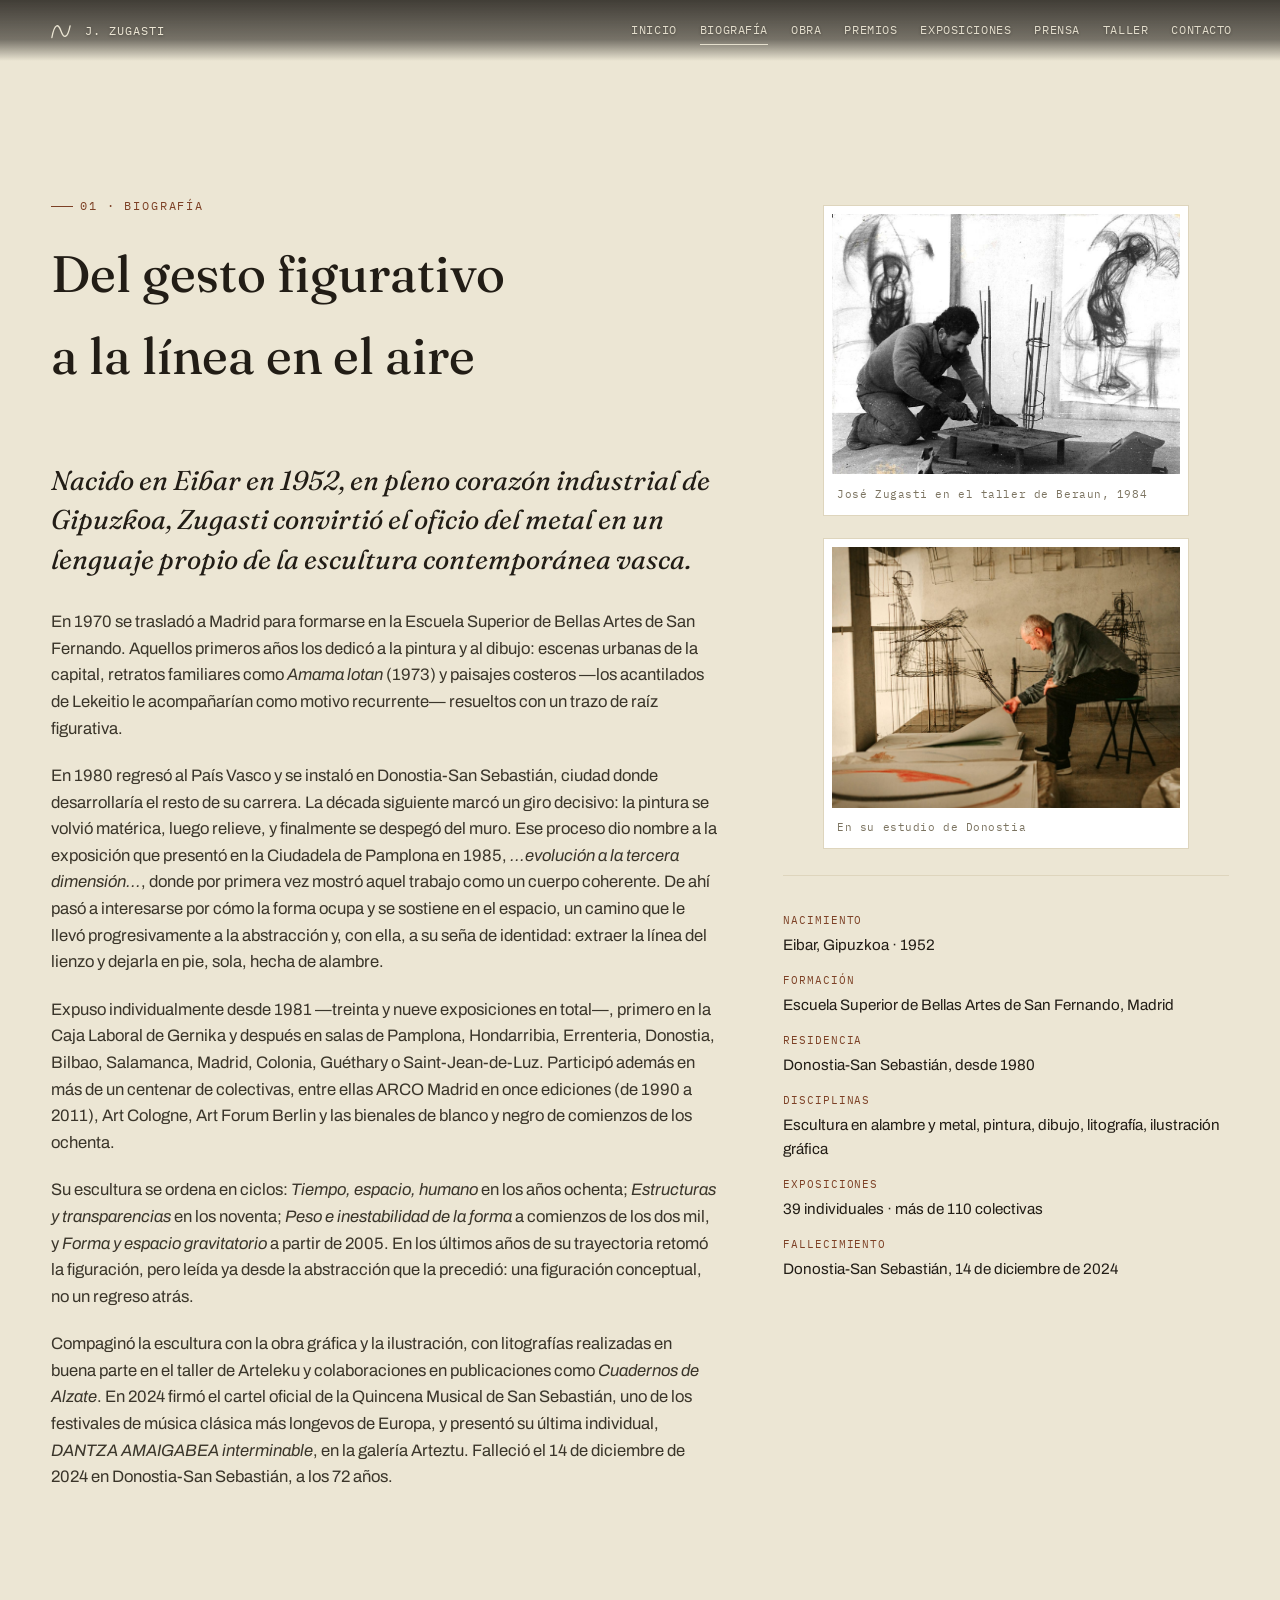
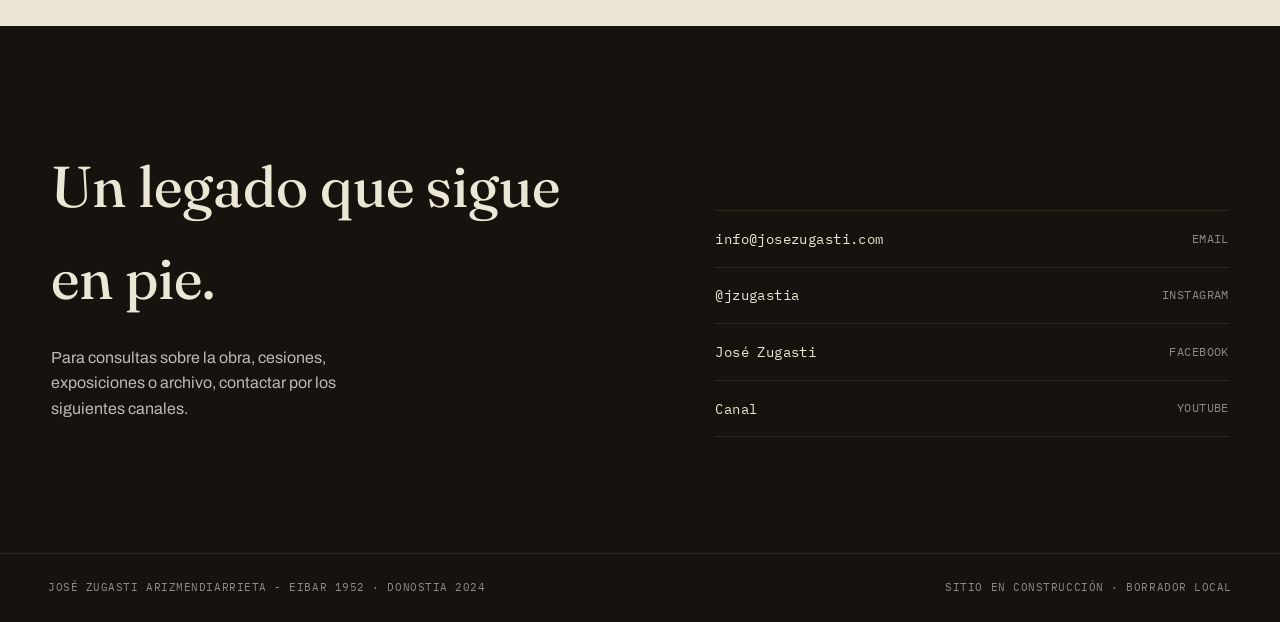
==== biografia.html @ 960dcea4 "Reconstruye el sitio como multi-página con las 6 secciones completas Sustituye el index.html único p" ====
<!DOCTYPE html>
<html lang="es">
<head>
<meta charset="UTF-8">
<meta name="viewport" content="width=device-width, initial-scale=1.0">
<title>Biografía | José Zugasti</title>
<meta name="description" content="Biografía de José Zugasti Arizmendiarrieta, escultor (Eibar, 1952 - Donostia-San Sebastián, 2024).">
<link rel="preconnect" href="https://fonts.googleapis.com">
<link rel="preconnect" href="https://fonts.gstatic.com" crossorigin>
<link href="https://fonts.googleapis.com/css2?family=Fraunces:ital,opsz,wght@0,9..144,300;0,9..144,450;0,9..144,600;1,9..144,400;1,9..144,500&family=Archivo:wght@400;500;600&family=IBM+Plex+Mono:wght@400;500&display=swap" rel="stylesheet">
<link rel="stylesheet" href="assets/site.css">
</head>
<body>
<header class="site">
  <a href="index.html" class="mark">
    <svg viewBox="0 0 40 40" aria-hidden="true">
      <path d="M6 30 C 10 8, 16 8, 20 20 C 24 32, 30 32, 34 12" fill="none" stroke="currentColor" stroke-width="2" stroke-linecap="round"/>
    </svg>
    J. ZUGASTI
  </a>
  <nav class="links" id="navLinks">
    <a href="index.html">Inicio</a>
    <a href="biografia.html" class="is-active">Biografía</a>
    <a href="obra.html">Obra</a>
    <a href="premios.html">Premios</a>
    <a href="exposiciones.html">Exposiciones</a>
    <a href="prensa.html">Prensa</a>
    <a href="taller.html">Taller</a>
    <a href="#contacto">Contacto</a>
  </nav>
  <button class="nav-toggle" id="navToggle" aria-label="Abrir menú">MENU</button>
</header>

<main class="page-main">
  <section class="bio reveal">
    <div class="wrap grid">
      <div>
        <div class="section-head">
          <div class="eyebrow">01 · Biografía</div>
          <h2>Del gesto figurativo<br>a la línea en el aire</h2>
        </div>

        <p class="lead">Nacido en Eibar en 1952, en pleno corazón industrial de Gipuzkoa, Zugasti convirtió el oficio del metal en un lenguaje propio de la escultura contemporánea vasca.</p>

        <p>En 1970 se trasladó a Madrid para formarse en la Escuela Superior de Bellas Artes de San Fernando. Aquellos primeros años los dedicó a la pintura y al dibujo: escenas urbanas de la capital, retratos familiares como <em>Amama lotan</em> (1973) y paisajes costeros —los acantilados de Lekeitio le acompañarían como motivo recurrente— resueltos con un trazo de raíz figurativa.</p>

        <p>En 1980 regresó al País Vasco y se instaló en Donostia-San Sebastián, ciudad donde desarrollaría el resto de su carrera. La década siguiente marcó un giro decisivo: la pintura se volvió matérica, luego relieve, y finalmente se despegó del muro. Ese proceso dio nombre a la exposición que presentó en la Ciudadela de Pamplona en 1985, <em>...evolución a la tercera dimensión...</em>, donde por primera vez mostró aquel trabajo como un cuerpo coherente. De ahí pasó a interesarse por cómo la forma ocupa y se sostiene en el espacio, un camino que le llevó progresivamente a la abstracción y, con ella, a su seña de identidad: extraer la línea del lienzo y dejarla en pie, sola, hecha de alambre.</p>

        <p>Expuso individualmente desde 1981 —treinta y nueve exposiciones en total—, primero en la Caja Laboral de Gernika y después en salas de Pamplona, Hondarribia, Errenteria, Donostia, Bilbao, Salamanca, Madrid, Colonia, Guéthary o Saint-Jean-de-Luz. Participó además en más de un centenar de colectivas, entre ellas ARCO Madrid en once ediciones (de 1990 a 2011), Art Cologne, Art Forum Berlin y las bienales de blanco y negro de comienzos de los ochenta.</p>

        <p>Su escultura se ordena en ciclos: <em>Tiempo, espacio, humano</em> en los años ochenta; <em>Estructuras y transparencias</em> en los noventa; <em>Peso e inestabilidad de la forma</em> a comienzos de los dos mil, y <em>Forma y espacio gravitatorio</em> a partir de 2005. En los últimos años de su trayectoria retomó la figuración, pero leída ya desde la abstracción que la precedió: una figuración conceptual, no un regreso atrás.</p>

        <p>Compaginó la escultura con la obra gráfica y la ilustración, con litografías realizadas en buena parte en el taller de Arteleku y colaboraciones en publicaciones como <em>Cuadernos de Alzate</em>. En 2024 firmó el cartel oficial de la Quincena Musical de San Sebastián, uno de los festivales de música clásica más longevos de Europa, y presentó su última individual, <em>DANTZA AMAIGABEA interminable</em>, en la galería Arteztu. Falleció el 14 de diciembre de 2024 en Donostia-San Sebastián, a los 72 años.</p>
      </div>

      <aside class="bio-side">
        <figure class="portrait">
          <img src="assets/img/retrato.jpg" alt="José Zugasti en su taller de Beraun, 1984" loading="lazy" decoding="async">
          <figcaption>José Zugasti en el taller de Beraun, 1984</figcaption>
        </figure>
        <figure class="portrait" style="margin-top:1.4rem;">
          <img src="assets/img/retrato-estudio.jpg" alt="José Zugasti en su estudio de Donostia" loading="lazy" decoding="async">
          <figcaption>En su estudio de Donostia</figcaption>
        </figure>
        <dl class="facts">
          <dt>Nacimiento</dt>
          <dd>Eibar, Gipuzkoa · 1952</dd>
          <dt>Formación</dt>
          <dd>Escuela Superior de Bellas Artes de San Fernando, Madrid</dd>
          <dt>Residencia</dt>
          <dd>Donostia-San Sebastián, desde 1980</dd>
          <dt>Disciplinas</dt>
          <dd>Escultura en alambre y metal, pintura, dibujo, litografía, ilustración gráfica</dd>
          <dt>Exposiciones</dt>
          <dd>39 individuales · más de 110 colectivas</dd>
          <dt>Fallecimiento</dt>
          <dd>Donostia-San Sebastián, 14 de diciembre de 2024</dd>
        </dl>
      </aside>
    </div>
  </section>
</main>

<section class="contacto reveal" id="contacto">
  <div class="wrap">
    <div>
      <h2>Un legado que sigue en pie.</h2>
      <p class="lead-line">Para consultas sobre la obra, cesiones, exposiciones o archivo, contactar por los siguientes canales.</p>
    </div>
    <div class="social">
      <a href="mailto:info@josezugasti.com">info@josezugasti.com <span class="small">EMAIL</span></a>
      <a href="https://www.instagram.com/jzugastia/" target="_blank" rel="noopener">@jzugastia <span class="small">INSTAGRAM</span></a>
      <a href="https://www.facebook.com/jose.zugasti.9/" target="_blank" rel="noopener">José Zugasti <span class="small">FACEBOOK</span></a>
      <a href="http://www.youtube.com/channel/UCeoMvnB5boapN6mfcv-W1tw" target="_blank" rel="noopener">Canal <span class="small">YOUTUBE</span></a>
    </div>
  </div>
</section>

<footer class="credit">
  <span>JOSÉ ZUGASTI ARIZMENDIARRIETA - EIBAR 1952 · DONOSTIA 2024</span>
  <span>SITIO EN CONSTRUCCIÓN · BORRADOR LOCAL</span>
</footer>

<script src="assets/site.js"></script>
</body>
</html>
---- assets/site.css ----
/* ============ TOKENS ============ */
:root{
  --iron-950: #16130f;
  --iron-900: #1d1912;
  --iron-800: #2c261c;
  --wire: #b9bbb2;
  --wire-dim: #8a8c84;
  --canvas: #ece6d4;
  --canvas-dim: #ded5bd;
  --ink: #221d16;
  --oxide: #a1512c;
  --oxide-dim: #7c4025;
  --pine: #3c4c40;

  --display: 'Fraunces', serif;
  --body: 'Archivo', sans-serif;
  --mono: 'IBM Plex Mono', monospace;

  --wrap: min(1180px, 92vw);
}

*{ box-sizing: border-box; }
html{ scroll-behavior: smooth; }
body{
  margin:0;
  background: var(--canvas);
  color: var(--ink);
  font-family: var(--body);
  font-size: 16px;
  line-height: 1.6;
  -webkit-font-smoothing: antialiased;
}
img{ max-width:100%; display:block; }
a{ color: inherit; }
h1,h2,h3{ font-family: var(--display); font-weight: 450; margin: 0; }
.wrap{ width: var(--wrap); margin-inline: auto; }
.eyebrow{
  font-family: var(--mono);
  font-size: 0.72rem;
  letter-spacing: 0.16em;
  text-transform: uppercase;
  display: inline-flex;
  align-items: center;
  gap: 0.6em;
}
.eyebrow::before{
  content:"";
  width: 22px; height: 1px;
  background: currentColor;
  display: inline-block;
}

/* Placeholder de imagen pendiente (scaffold) */
.ph{
  border: 1px dashed var(--wire-dim);
  background:
    repeating-linear-gradient(45deg, transparent, transparent 9px, rgba(138,140,132,.08) 9px, rgba(138,140,132,.08) 10px);
  display:flex; flex-direction:column; align-items:center; justify-content:center;
  text-align:center; gap:0.4rem; padding:1.2rem;
  color: var(--wire-dim); font-family: var(--mono); font-size:0.68rem; letter-spacing:0.04em;
  min-height: 150px;
}
.ph .path{ color: var(--oxide-dim); font-size:0.64rem; }
.ph svg{ width:26px; height:26px; opacity:0.6; }

@media (prefers-reduced-motion: reduce){
  *{ animation-duration: 0.001ms !important; animation-iteration-count: 1 !important; transition-duration: 0.001ms !important; scroll-behavior: auto !important; }
}

/* ============ NAV ============ */
header.site{
  position: fixed; inset: 0 0 auto 0; z-index: 50;
  display:flex; align-items:center; justify-content: space-between;
  padding: 1.1rem clamp(1.2rem, 4vw, 3rem);
  color: var(--canvas);
  background: linear-gradient(180deg, rgba(22,19,15,.8) 0%, rgba(22,19,15,.55) 65%, rgba(22,19,15,0) 100%);
}
.mark{
  display:flex; align-items:center; gap:0.7rem;
  font-family: var(--mono); font-size:0.78rem; letter-spacing:0.08em;
  text-decoration:none; color: inherit;
  text-shadow: 0 1px 3px rgba(0,0,0,.35);
}
.mark svg{ width:26px; height:26px; }
nav.links{ display:flex; gap: clamp(0.8rem,1.8vw,1.7rem); font-family: var(--mono); font-size:0.72rem; letter-spacing:0.05em; text-transform: uppercase; }
nav.links a{ text-decoration:none; opacity:0.92; position:relative; text-shadow: 0 1px 3px rgba(0,0,0,.35); }
nav.links a:hover{ opacity:1; color: var(--oxide-dim); }
nav.links a::after{
  content:""; position:absolute; left:0; right:0; bottom:-5px; height:1px;
  background: currentColor; transform: scaleX(0); transform-origin: left;
  transition: transform .35s ease;
}
nav.links a:hover::after,
nav.links a.is-active::after{ transform: scaleX(1); }
.nav-toggle{ display:none; background:none; border:1px solid currentColor; color:inherit; font-family:var(--mono); font-size:0.7rem; padding:0.4rem 0.7rem; letter-spacing:0.08em; cursor:pointer; }

@media (max-width: 880px){
  nav.links{
    position: fixed; inset: 0; background: var(--iron-950); color: var(--wire);
    flex-direction: column; justify-content:center; align-items:flex-start;
    padding: 2rem clamp(1.4rem,6vw,3rem); gap: 1.4rem; font-size: 1rem;
    transform: translateY(-100%); transition: transform .45s cubic-bezier(.7,0,.2,1);
  }
  nav.links.open{ transform: translateY(0); }
  .nav-toggle{ display:inline-block; }
}

/* ============ HERO ============ */
.hero{
  position: relative;
  min-height: 100svh;
  background-image: url('img/portada.jpg');
  background-size: cover;
  background-position: center;
  background-repeat: no-repeat;
  color: var(--canvas);
  display:flex; align-items:center;
  overflow: hidden;
}
.hero::before{
  content:"";
  position:absolute;
  inset:0;
  background:
    linear-gradient(108deg, rgba(22,19,15,.82) 0%, rgba(22,19,15,.6) 35%, rgba(22,19,15,.32) 58%, rgba(22,19,15,.12) 100%),
    linear-gradient(180deg, rgba(22,19,15,.3) 0%, rgba(22,19,15,.06) 45%, rgba(22,19,15,.55) 100%);
  pointer-events:none;
}
.hero .wrap,
.hero .scrollcue{
  position: relative;
  z-index: 1;
}
.hero .wrap{
  display:grid; grid-template-columns: 1fr; gap: 2rem; align-items:center;
  padding-top: 5rem;
  padding-bottom: 3rem;
}
.hero-eyebrow{ color: var(--canvas-dim); margin-bottom:1.6rem; }
.hero h1{
  font-size: clamp(3rem, 8vw, 6.4rem);
  line-height: 0.94;
  letter-spacing: -0.01em;
  color: var(--canvas);
}
.hero h1 em{ font-style: italic; color: var(--oxide); font-weight:400; }
.hero .tagline{
  margin-top: 1.6rem;
  max-width: 34ch;
  font-size: 1.12rem;
  color: var(--canvas);
  font-weight: 400;
  text-shadow: 0 1px 0 rgba(0,0,0,.16);
}
.hero .years{
  font-family: var(--mono); color: var(--canvas-dim); margin-top: 2.2rem; font-size:0.82rem; letter-spacing:0.1em;
}
.scrollcue{
  position:absolute; bottom: 2.4rem; left: 50%; transform: translateX(-50%);
  font-family: var(--mono); font-size: 0.68rem; letter-spacing:0.14em; color: var(--canvas-dim);
  display:flex; flex-direction:column; align-items:center; gap:0.5rem;
}
.scrollcue .line{ width:1px; height: 34px; background: linear-gradient(var(--canvas-dim), transparent); animation: pulse 2.2s ease-in-out infinite; }
@keyframes pulse{ 0%,100%{ opacity:.3 } 50%{ opacity:1 } }

@media (max-width: 860px){
  .hero{ background-position: 58% center; }
  .hero::before{
    background:
      linear-gradient(150deg, rgba(22,19,15,.84) 0%, rgba(22,19,15,.62) 40%, rgba(22,19,15,.3) 72%, rgba(22,19,15,.16) 100%),
      linear-gradient(180deg, rgba(22,19,15,.55) 0%, rgba(22,19,15,.08) 44%, rgba(22,19,15,.7) 100%);
  }
  .hero .wrap{ padding-top: 6.2rem; }
}

/* ============ HOME CARDS ============ */
.home-nav{
  background: var(--canvas);
}
.home-nav .section-head{ margin-bottom: 2.2rem; }
.home-grid{
  display:grid;
  grid-template-columns: repeat(auto-fit, minmax(220px,1fr));
  gap: 1rem;
}
.home-link{
  text-decoration:none;
  border:1px solid var(--canvas-dim);
  background:#fff;
  padding:1.2rem;
  display:flex;
  flex-direction:column;
  min-height:180px;
  transition: border-color .25s ease, transform .25s ease;
}
.home-link:hover{
  border-color: var(--oxide);
  transform: translateY(-2px);
}
.home-link .num{
  font-family: var(--mono);
  font-size:0.72rem;
  color: var(--oxide-dim);
  letter-spacing:0.07em;
}
.home-link h3{
  margin-top:0.6rem;
  font-size:1.22rem;
  font-style:italic;
}
.home-link p{
  margin-top:0.55rem;
  font-size:0.9rem;
  color:#5a5344;
}
.home-link .go{
  margin-top:auto;
  font-family: var(--mono);
  font-size:0.68rem;
  color: var(--oxide);
  letter-spacing:0.05em;
  text-transform:uppercase;
}

/* ============ SECTIONS shared ============ */
section{ padding: clamp(4.5rem,9vw,8rem) 0; }
.page-main{ padding-top: 4.6rem; }
.section-head{ max-width: 62ch; margin-bottom: clamp(2.4rem,5vw,4rem); }
.section-head .eyebrow{ color: var(--oxide-dim); margin-bottom: 1.1rem; }
.section-head h2{ font-size: clamp(2.1rem, 4.4vw, 3.2rem); }
.section-head .num{ font-family: var(--mono); font-size:0.72rem; color: var(--wire-dim); }
.reveal{ opacity:0; transform: translateY(26px); transition: opacity .8s ease, transform .8s cubic-bezier(.2,.7,.2,1); }
.reveal.in{ opacity:1; transform: translateY(0); }
.todo{ font-family: var(--mono); font-size: 0.72rem; font-style:italic; margin-top:0.8rem; }

/* ============ 1 · BIO ============ */
.bio{ background: var(--canvas); }
.bio .grid{ display:grid; grid-template-columns: 1.5fr 1fr; gap: clamp(2rem,5vw,4.5rem); align-items:start; }
.bio p{ margin: 0 0 1.3rem; font-size:1.04rem; color: #3a352a; }
.bio p.lead{
  font-family: var(--display); font-style: italic; font-weight:400;
  font-size: clamp(1.35rem,2.4vw,1.7rem); color: var(--ink); line-height:1.45;
  margin-bottom: 1.8rem;
}
.bio-side{ position:sticky; top: 6rem; }
.portrait{ border: 1px solid var(--canvas-dim); padding: 0.5rem; background: #fff; }
.portrait img{
  width: 100%;
  aspect-ratio: 4 / 3;
  object-fit: cover;
}
.portrait figcaption{
  font-family: var(--mono); font-size: 0.7rem; letter-spacing:0.05em;
  padding: 0.7rem 0.3rem 0.2rem; color:#7c7461;
}
.facts{ margin-top: 1.6rem; border-top: 1px solid var(--canvas-dim); padding-top: 1.4rem; }
.facts dt{ font-family: var(--mono); font-size:0.7rem; letter-spacing:0.08em; text-transform:uppercase; color: var(--oxide-dim); margin-top:0.9rem; }
.facts dd{ margin: 0.2rem 0 0; font-size: 0.95rem; }

@media (max-width: 860px){
  .bio .grid{ grid-template-columns: 1fr; }
  .bio-side{ position:static; max-width: 340px; }
}

/* ============ 2 · OBRA (por categorias) ============ */
.obra{ background: var(--iron-950); color: var(--canvas); }
.obra .section-head .eyebrow{ color: var(--wire-dim); }
.obra .section-head h2{ color: var(--canvas); }
.obra .section-head .num{ color: var(--wire-dim); }
.cats{ display:grid; grid-template-columns: repeat(auto-fit, minmax(300px,1fr)); gap: 1px; background: var(--iron-800); border: 1px solid var(--iron-800); }
.cat{ background: var(--iron-950); padding: 2rem 1.8rem; display:flex; flex-direction:column; }
.cat .icon{ width: 50px; height:50px; margin-bottom: 1.3rem; }
.cat .icon svg{ width:100%; height:100%; }
.cat .icon path{ fill:none; stroke: var(--oxide); stroke-width:1.6; stroke-linecap:round; stroke-linejoin:round; }
.cat h3{ font-size: 1.35rem; font-style: italic; font-weight:500; color: var(--canvas); }
.cat .kind{ font-family: var(--mono); font-size:0.66rem; letter-spacing:0.08em; color: var(--wire-dim); margin: 0.45rem 0 1rem; text-transform: uppercase; }
.cat p{ font-size:0.92rem; color: var(--wire); margin:0 0 1.2rem; flex-grow:1; }
.cat .cat-media{
  margin-top: auto;
  width: 100%;
  aspect-ratio: 4 / 3;
  object-fit: cover;
  border: 1px solid var(--iron-800);
}
.cat .ph{ margin-top:auto; min-height:120px; }
.cat a.ref{
  align-self:flex-start; display:inline-flex; align-items:center; gap:0.4em; margin-top:1rem;
  font-family: var(--mono); font-size:0.68rem; letter-spacing:0.05em; text-transform:uppercase;
  color: var(--oxide); text-decoration:none; border-bottom: 1px solid transparent; padding-bottom:1px;
  transition: border-color .25s ease;
}
.cat a.ref:hover{ border-color: var(--oxide); }
.cat a.ref::after{ content:"->"; display:inline-block; transition: transform .25s ease; }
.cat a.ref:hover::after{ transform: translateX(3px); }

/* --- Tarjeta de categoria como enlace al ancla de su galeria --- */
a.cat{ text-decoration:none; color:inherit; transition: background .25s ease; }
a.cat:hover{ background: var(--iron-900); }
a.cat:hover h3{ color: var(--oxide); }
.cat .go{
  margin-top:1rem; font-family:var(--mono); font-size:0.66rem; letter-spacing:0.07em;
  text-transform:uppercase; color:var(--oxide);
}
.cat .count{ color: var(--wire-dim); }

/* --- Galerias de obra --- */
.obra-cat{ margin-top: clamp(3.5rem,7vw,6rem); scroll-margin-top: 5rem; }
.obra-cat > header{
  display:flex; flex-wrap:wrap; align-items:baseline; gap:0.9rem;
  border-bottom:1px solid var(--iron-800); padding-bottom:0.9rem; margin-bottom:1.8rem;
}
.obra-cat > header h3{ font-size:1.5rem; font-style:italic; font-weight:500; color:var(--canvas); }
.obra-cat > header .count{ font-family:var(--mono); font-size:0.7rem; letter-spacing:0.08em; color:var(--wire-dim); }
.obra-cat > p.intro{ color:var(--wire); font-size:0.95rem; max-width:66ch; margin:0 0 2rem; }

.group-label{
  font-family:var(--mono); font-size:0.68rem; letter-spacing:0.12em; text-transform:uppercase;
  color:var(--oxide-dim); margin: 2.6rem 0 1.2rem;
  display:flex; align-items:center; gap:0.8rem;
}
.group-label::after{ content:""; flex:1; height:1px; background:var(--iron-800); }
.group-label:first-of-type{ margin-top:0; }

.gallery{ display:grid; grid-template-columns: repeat(auto-fill, minmax(220px,1fr)); gap:1.5rem 1.2rem; }
.piece{ margin:0; }
.piece .shot{
  display:block; width:100%; padding:0; border:1px solid var(--iron-800);
  background: var(--iron-900); cursor: zoom-in;
  transition: border-color .25s ease, transform .25s ease;
}
.piece .shot:hover{ border-color: var(--oxide); transform: translateY(-2px); }
.piece .shot img{ width:100%; height: 240px; object-fit: contain; padding: 0.7rem; }
.piece figcaption{ margin-top:0.6rem; font-size:0.85rem; color:var(--wire); line-height:1.4; }
.piece figcaption .y{
  font-family:var(--mono); font-size:0.72rem; letter-spacing:0.06em;
  color:var(--oxide-dim); display:block;
}

@media (max-width: 520px){
  .gallery{ grid-template-columns: repeat(auto-fill, minmax(150px,1fr)); gap:1.1rem 0.8rem; }
  .piece .shot img{ height: 170px; }
}

/* --- Lightbox --- */
.lightbox{
  position: fixed; inset: 0; z-index: 100;
  background: rgba(10,8,6,.95);
  display: none; align-items: center; justify-content: center;
  padding: clamp(1rem,4vw,3rem);
}
.lightbox.open{ display:flex; }
.lightbox figure{ margin:0; max-width: 100%; max-height: 100%; display:flex; flex-direction:column; gap:0.9rem; }
.lightbox img{ max-width: 100%; max-height: calc(100vh - 9rem); object-fit: contain; margin-inline:auto; }
.lightbox figcaption{
  font-family:var(--mono); font-size:0.74rem; letter-spacing:0.04em; color:var(--wire);
  text-align:center;
}
.lightbox figcaption .y{ color: var(--oxide); margin-right:0.6em; }
.lb-btn{
  position:absolute; background:none; border:1px solid var(--wire-dim); color:var(--wire);
  font-family:var(--mono); font-size:0.9rem; width:44px; height:44px; cursor:pointer;
  display:flex; align-items:center; justify-content:center;
  transition: color .2s ease, border-color .2s ease;
}
.lb-btn:hover{ color:var(--oxide); border-color:var(--oxide); }
.lb-close{ top: 1.2rem; right: 1.2rem; }
.lb-prev{ left: 1.2rem; top: 50%; transform: translateY(-50%); }
.lb-next{ right: 1.2rem; top: 50%; transform: translateY(-50%); }

@media (max-width: 620px){
  .lb-prev{ left: 0.6rem; }
  .lb-next{ right: 0.6rem; }
}

/* ============ 3 · PREMIOS ============ */
.premios{ background: var(--canvas); }
.timeline{ border-top: 1px solid var(--canvas-dim); }
.tl-row{
  display:grid; grid-template-columns: 110px 1fr auto; gap: 1.4rem; align-items:center;
  padding: 1.3rem 0; border-bottom: 1px solid var(--canvas-dim);
}
.tl-row .yr{ font-family: var(--mono); font-size:0.95rem; color: var(--oxide-dim); }
.tl-row .ev{ font-size: 1rem; }
.tl-row .ev .tag{ font-family: var(--mono); font-size:0.68rem; color: var(--wire-dim); text-transform:uppercase; letter-spacing:0.06em; display:block; margin-top:0.25rem; }
.tl-row .thumb{ width:76px; height:76px; min-height:0; padding:0.4rem; }
.tl-row .thumb-media{
  width: 76px;
  height: 76px;
  object-fit: cover;
  border: 1px solid var(--canvas-dim);
}
.tl-row .thumb svg{ width:18px; height:18px; }

.colecciones{ margin-top: clamp(3rem,6vw,4.5rem); }
.colecciones h3{ font-size:1.2rem; font-style:italic; font-weight:500; margin-bottom:1.2rem; }
.chips{ display:flex; flex-wrap:wrap; gap: 0.6rem; }
.chip{ font-family: var(--mono); font-size:0.74rem; border:1px solid var(--pine); color: var(--pine); padding: 0.45rem 0.85rem; letter-spacing:0.02em; }

@media (max-width: 620px){
  .tl-row{ grid-template-columns: 80px 1fr; }
  .tl-row .thumb{ display:none; }
}

/* ============ 4 · EXPOSICIONES ============ */
.expos{ background: var(--iron-950); color: var(--canvas); }
.expos .section-head .eyebrow{ color: var(--wire-dim); }
.expos .section-head h2{ color: var(--canvas); }
.expos .section-head .num{ color: var(--wire-dim); }
.expo-grid{ display:grid; grid-template-columns: 1.1fr 0.9fr; gap: clamp(2rem,5vw,4rem); align-items:start; }
.expo-col h3{ font-size:1.15rem; font-style:italic; font-weight:500; color:var(--canvas); margin-bottom:1.1rem; }
.expo-list{ list-style:none; margin:0; padding:0; border-top:1px solid var(--iron-800); }
.expo-list li{ display:grid; grid-template-columns: 92px 1fr; gap:1rem; padding:0.85rem 0; border-bottom:1px solid var(--iron-800); font-size:0.95rem; }
.expo-list li .y{ font-family:var(--mono); font-size:0.82rem; color:var(--wire-dim); }
.expo-list li .p{ color:var(--wire); }
.expo-list li .p b{ color:var(--canvas); font-weight:500; }
.expo-feature{ margin-top:1.4rem; }
.expo-feature img{
  width: 100%;
  aspect-ratio: 16 / 10;
  object-fit: cover;
  border: 1px solid var(--iron-800);
}
.expo-feature figcaption{ font-family:var(--mono); font-size:0.68rem; color:var(--wire-dim); margin-top:0.6rem; }

@media (max-width: 780px){ .expo-grid{ grid-template-columns:1fr; } }

/* Listas largas plegables (individuales / colectivas completas) */
.expo-more{ margin-top: 1.6rem; }
.expo-more > summary{
  cursor: pointer; list-style: none;
  font-family: var(--mono); font-size: 0.7rem; letter-spacing: 0.1em; text-transform: uppercase;
  color: var(--oxide); padding: 0.7rem 0; border-top: 1px solid var(--iron-800);
}
.expo-more > summary::-webkit-details-marker{ display:none; }
.expo-more > summary::before{ content:"+ "; }
.expo-more[open] > summary::before{ content:"- "; }
.expo-more > summary:hover{ color: var(--canvas); }

/* Bloques apilados a todo el ancho (listado completo) */
.expo-block{ margin-top: clamp(3rem,6vw,4.5rem); }
.expo-block:first-of-type{ margin-top: 0; }
.expo-block > h3{ font-size:1.3rem; font-style:italic; font-weight:500; color:var(--canvas); }
.expo-block > .note{ font-family:var(--mono); font-size:0.7rem; letter-spacing:0.06em; color:var(--wire-dim); margin:0.5rem 0 1.3rem; }
.expo-block .expo-list li{ grid-template-columns: 118px 1fr; }
@media (max-width: 560px){
  .expo-block .expo-list li{ grid-template-columns: 1fr; gap:0.25rem; }
}

/* Galeria de fotos de exposiciones */
.expo-shots{ margin-top: clamp(3rem,6vw,4.5rem); }
.expo-shots h3{ font-size:1.15rem; font-style:italic; font-weight:500; color:var(--canvas); margin-bottom:1.4rem; }

/* ============ 4b · SALA / SUBSECCIONES CLARAS ============ */
.gallery-light .piece .shot{ background:#fff; border-color: var(--canvas-dim); }
.gallery-light .piece figcaption{ color:#5a5344; }
.gallery-light .piece figcaption .y{ color: var(--oxide-dim); }

/* ============ 5 · PRENSA ============ */
.prensa{ background: var(--canvas); }
.press-list{ display:grid; grid-template-columns: repeat(auto-fit, minmax(260px,1fr)); gap: 1.1rem; }
.press-card{
  border:1px solid var(--canvas-dim); background:#fff; padding:1.4rem 1.3rem;
  display:flex; flex-direction:column; gap:0.5rem; text-decoration:none; color:inherit;
  transition: border-color .25s ease, transform .25s ease;
}
.press-card .press-thumb{
  width: 100%;
  aspect-ratio: 4 / 3;
  object-fit: cover;
  border: 1px solid var(--canvas-dim);
  margin-bottom: 0.4rem;
}
.press-card:hover{ border-color: var(--oxide); transform: translateY(-2px); }
.press-card .src{ font-family:var(--mono); font-size:0.66rem; letter-spacing:0.08em; text-transform:uppercase; color:var(--oxide-dim); }
.press-card .head{ font-family:var(--display); font-style:italic; font-size:1.1rem; }
.press-card .dek{ font-size:0.88rem; color:#5a5344; }

/* ============ 6 · TALLER ============ */
.taller{ background: var(--canvas-dim); }
.taller .grid{ display:grid; grid-template-columns: 1fr 1fr; gap: clamp(2rem,5vw,4rem); align-items:center; }
.taller h2{ font-size: clamp(2rem,4.4vw,3rem); }
.taller p{ max-width: 42ch; margin: 1.2rem 0; color:#3a352a; }
.taller .cta{
  display:inline-flex; align-items:center; gap:0.5em; margin-top:0.4rem;
  font-family:var(--mono); font-size:0.78rem; letter-spacing:0.04em; text-transform:uppercase;
  color:var(--pine); text-decoration:none; border-bottom:1px solid var(--pine); padding-bottom:2px;
}
.taller figure{
  margin: 0;
}
.taller figure img{
  width: 100%;
  aspect-ratio: 4 / 3;
  object-fit: cover;
  border: 1px solid rgba(34,29,22,0.12);
}
.taller .ph{ min-height:280px; }
.taller figure figcaption{
  font-family: var(--mono); font-size:0.68rem; letter-spacing:0.05em;
  color:#7c7461; margin-top:0.6rem;
}
.taller .shots{ display:grid; gap:1.2rem; }
@media (max-width: 780px){ .taller .grid{ grid-template-columns:1fr; } }

/* ============ CONTACTO / FOOTER ============ */
.contacto{ background: var(--iron-950); color: var(--canvas); }
.contacto .wrap{ display:grid; grid-template-columns: 1.2fr 1fr; gap: 3rem; align-items:end; }
.contacto h2{ font-size: clamp(2.2rem,5vw,3.6rem); color: var(--canvas); max-width: 14ch; }
.contacto .lead-line{ color: var(--wire); margin-top:1.2rem; max-width: 40ch; }
.social{ display:flex; flex-direction:column; gap:0; border-top:1px solid var(--iron-800); }
.social a{
  display:flex; align-items:center; justify-content:space-between;
  text-decoration:none; color: var(--canvas);
  padding: 1.05rem 0; border-bottom: 1px solid var(--iron-800);
  font-family: var(--mono); font-size:0.86rem; letter-spacing:0.03em;
  transition: color .25s ease, padding-left .25s ease;
}
.social a:hover{ color: var(--oxide); padding-left: 0.4rem; }
.social a span.small{ color: var(--wire-dim); font-size:0.72rem; }

@media (max-width: 860px){
  .contacto .wrap{ grid-template-columns: 1fr; }
}

footer.credit{
  background: var(--iron-950); color: var(--wire-dim);
  border-top: 1px solid var(--iron-800);
  padding: 1.6rem clamp(1.2rem,4vw,3rem);
  display:flex; justify-content:space-between; flex-wrap:wrap; gap:0.6rem;
  font-family: var(--mono); font-size:0.68rem; letter-spacing:0.05em;
}
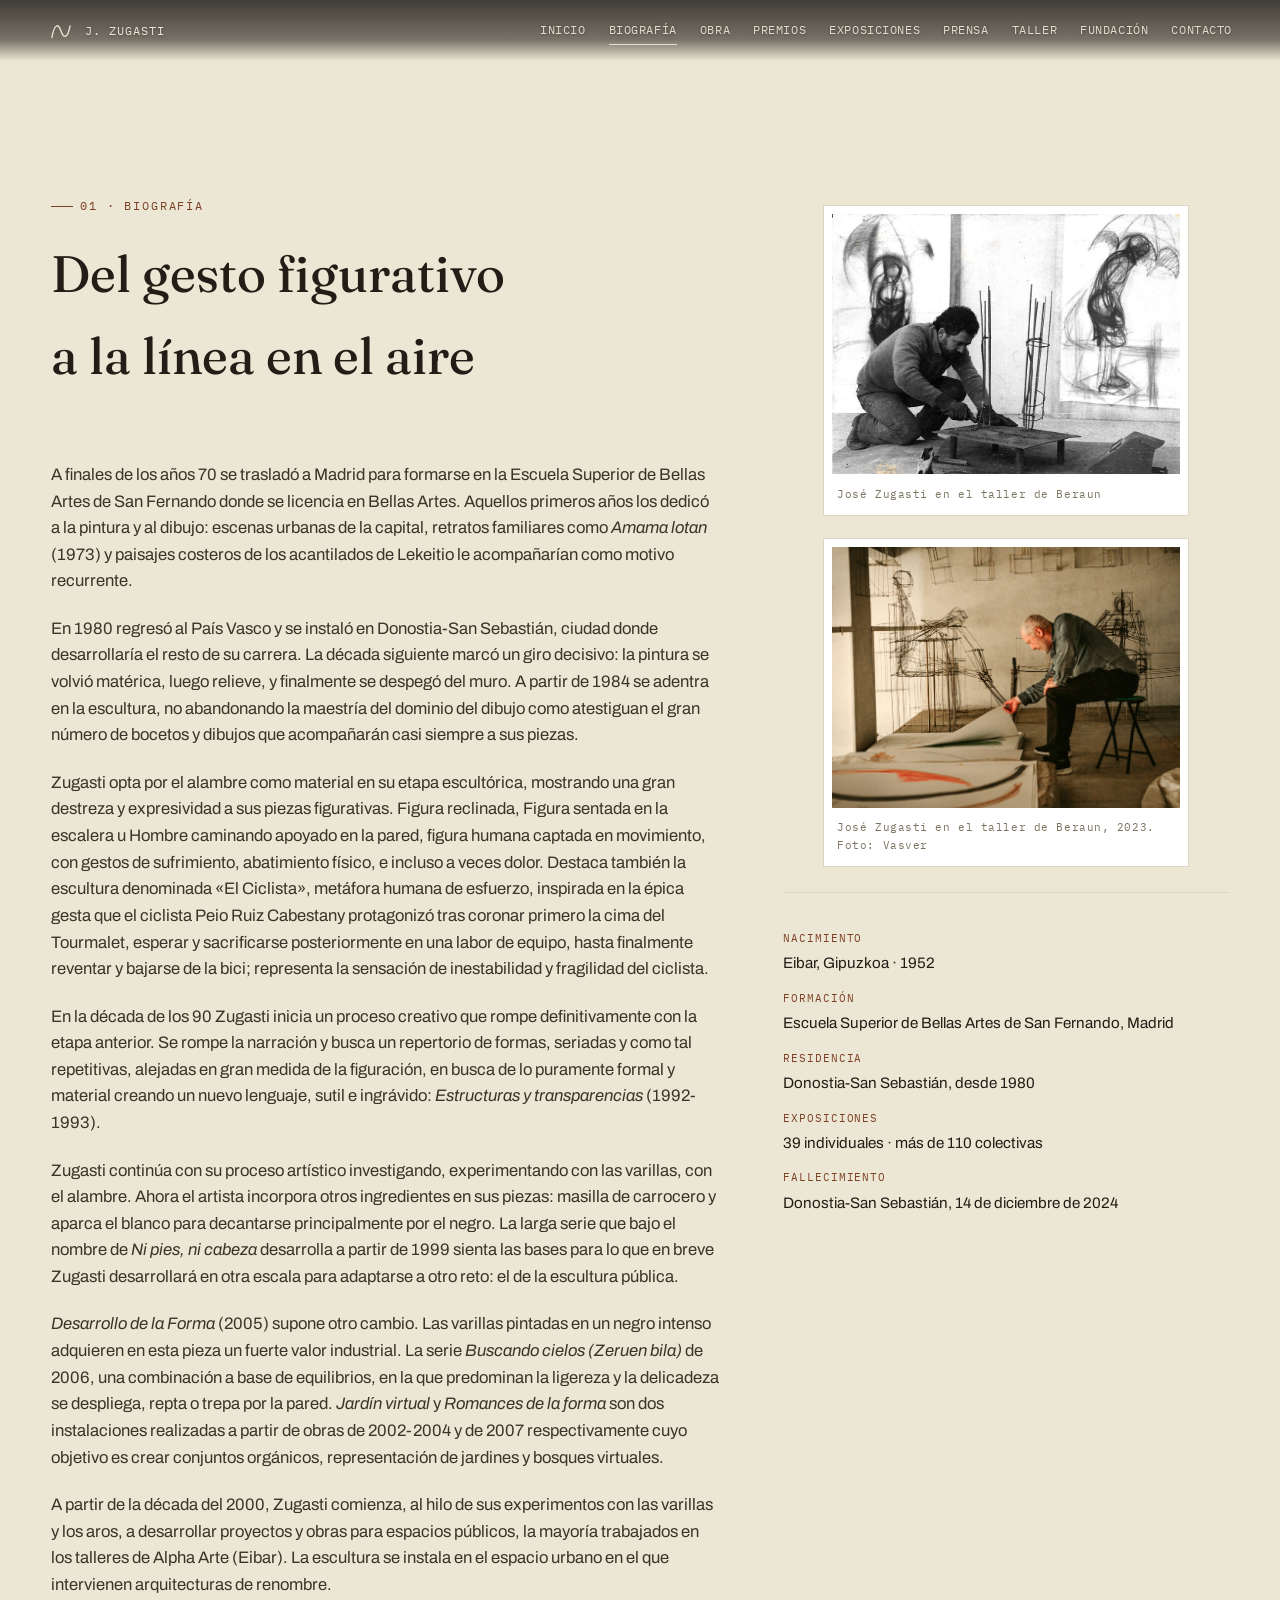
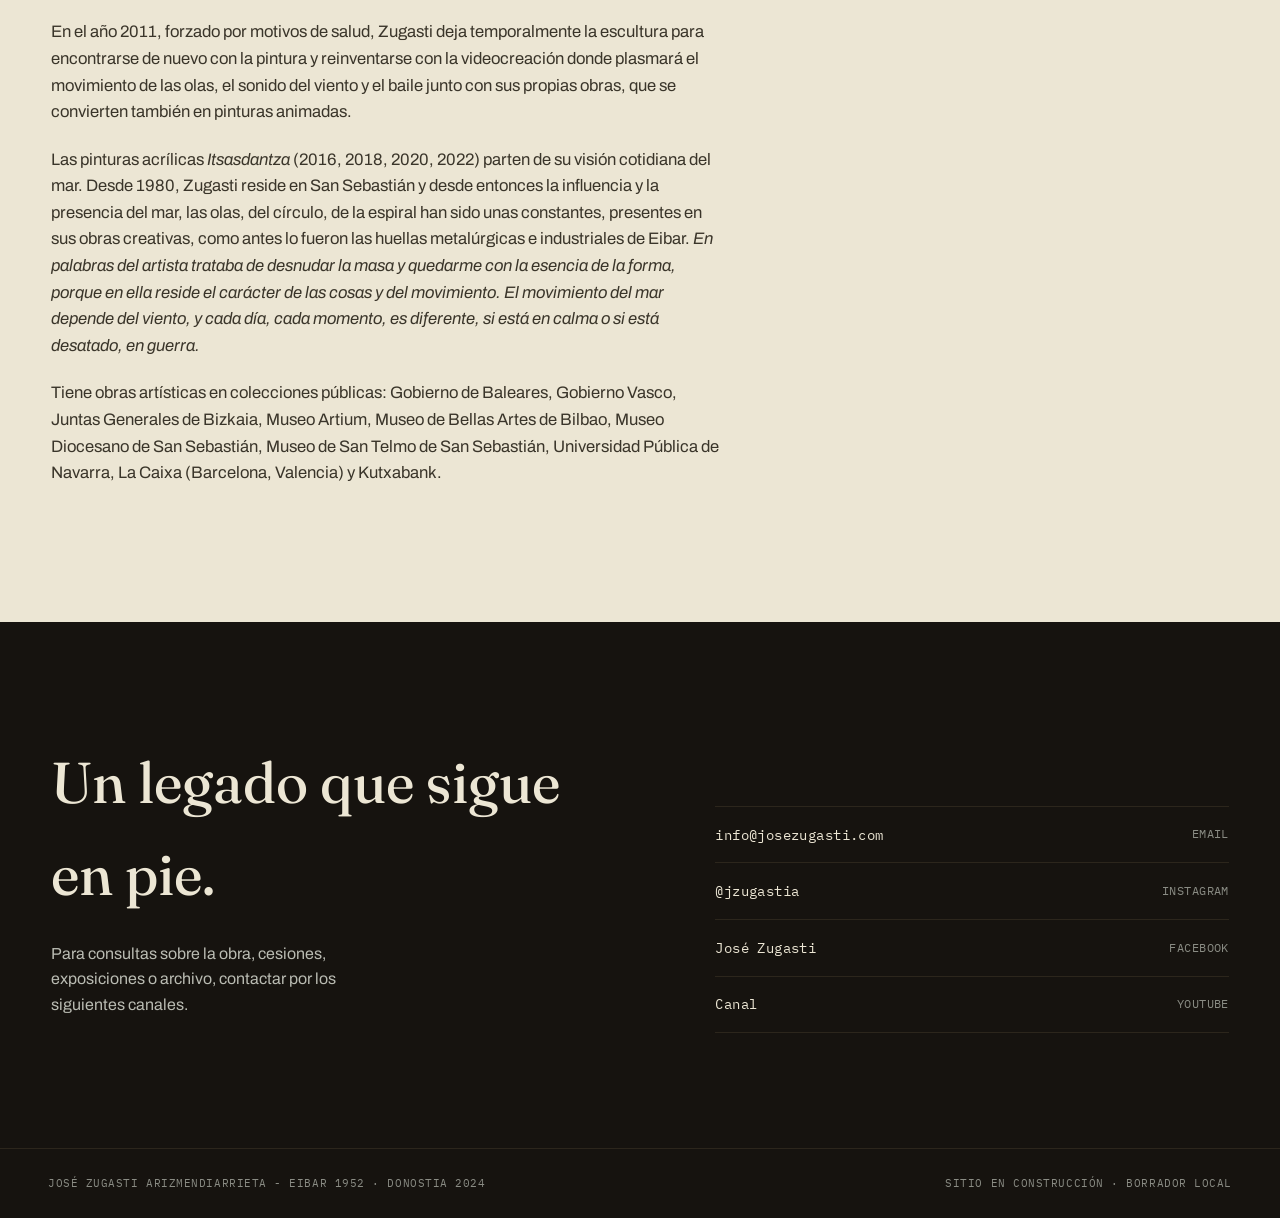
==== commit 1fd745d3: "Actualizacion 08/08" ====
--- a/biografia.html
+++ b/biografia.html
@@ -26,6 +26,7 @@
     <a href="exposiciones.html">Exposiciones</a>
     <a href="prensa.html">Prensa</a>
     <a href="taller.html">Taller</a>
+    <a href="fundacion.html">Fundación</a>
     <a href="#contacto">Contacto</a>
   </nav>
   <button class="nav-toggle" id="navToggle" aria-label="Abrir menú">MENU</button>
@@ -40,27 +41,35 @@
           <h2>Del gesto figurativo<br>a la línea en el aire</h2>
         </div>
 
-        <p class="lead">Nacido en Eibar en 1952, en pleno corazón industrial de Gipuzkoa, Zugasti convirtió el oficio del metal en un lenguaje propio de la escultura contemporánea vasca.</p>
+        <p>A finales de los años 70 se trasladó a Madrid para formarse en la Escuela Superior de Bellas Artes de San Fernando donde se licencia en Bellas Artes. Aquellos primeros años los dedicó a la pintura y al dibujo: escenas urbanas de la capital, retratos familiares como <em>Amama lotan</em> (1973) y paisajes costeros de los acantilados de Lekeitio le acompañarían como motivo recurrente.</p>
 
-        <p>En 1970 se trasladó a Madrid para formarse en la Escuela Superior de Bellas Artes de San Fernando. Aquellos primeros años los dedicó a la pintura y al dibujo: escenas urbanas de la capital, retratos familiares como <em>Amama lotan</em> (1973) y paisajes costeros —los acantilados de Lekeitio le acompañarían como motivo recurrente— resueltos con un trazo de raíz figurativa.</p>
+        <p>En 1980 regresó al País Vasco y se instaló en Donostia-San Sebastián, ciudad donde desarrollaría el resto de su carrera. La década siguiente marcó un giro decisivo: la pintura se volvió matérica, luego relieve, y finalmente se despegó del muro. A partir de 1984 se adentra en la escultura, no abandonando la maestría del dominio del dibujo como atestiguan el gran número de bocetos y dibujos que acompañarán casi siempre a sus piezas.</p>
 
-        <p>En 1980 regresó al País Vasco y se instaló en Donostia-San Sebastián, ciudad donde desarrollaría el resto de su carrera. La década siguiente marcó un giro decisivo: la pintura se volvió matérica, luego relieve, y finalmente se despegó del muro. Ese proceso dio nombre a la exposición que presentó en la Ciudadela de Pamplona en 1985, <em>...evolución a la tercera dimensión...</em>, donde por primera vez mostró aquel trabajo como un cuerpo coherente. De ahí pasó a interesarse por cómo la forma ocupa y se sostiene en el espacio, un camino que le llevó progresivamente a la abstracción y, con ella, a su seña de identidad: extraer la línea del lienzo y dejarla en pie, sola, hecha de alambre.</p>
+        <p>Zugasti opta por el alambre como material en su etapa escultórica, mostrando una gran destreza y expresividad a sus piezas figurativas. Figura reclinada, Figura sentada en la escalera u Hombre caminando apoyado en la pared, figura humana captada en movimiento, con gestos de sufrimiento, abatimiento físico, e incluso a veces dolor. Destaca también la escultura denominada «El Ciclista», metáfora humana de esfuerzo, inspirada en la épica gesta que el ciclista Peio Ruiz Cabestany protagonizó tras coronar primero la cima del Tourmalet, esperar y sacrificarse posteriormente en una labor de equipo, hasta finalmente reventar y bajarse de la bici; representa la sensación de inestabilidad y fragilidad del ciclista.</p>
 
-        <p>Expuso individualmente desde 1981 —treinta y nueve exposiciones en total—, primero en la Caja Laboral de Gernika y después en salas de Pamplona, Hondarribia, Errenteria, Donostia, Bilbao, Salamanca, Madrid, Colonia, Guéthary o Saint-Jean-de-Luz. Participó además en más de un centenar de colectivas, entre ellas ARCO Madrid en once ediciones (de 1990 a 2011), Art Cologne, Art Forum Berlin y las bienales de blanco y negro de comienzos de los ochenta.</p>
+        <p>En la década de los 90 Zugasti inicia un proceso creativo que rompe definitivamente con la etapa anterior. Se rompe la narración y busca un repertorio de formas, seriadas y como tal repetitivas, alejadas en gran medida de la figuración, en busca de lo puramente formal y material creando un nuevo lenguaje, sutil e ingrávi­do: <em>Estructuras y transparencias</em> (1992-1993).</p>
 
-        <p>Su escultura se ordena en ciclos: <em>Tiempo, espacio, humano</em> en los años ochenta; <em>Estructuras y transparencias</em> en los noventa; <em>Peso e inestabilidad de la forma</em> a comienzos de los dos mil, y <em>Forma y espacio gravitatorio</em> a partir de 2005. En los últimos años de su trayectoria retomó la figuración, pero leída ya desde la abstracción que la precedió: una figuración conceptual, no un regreso atrás.</p>
+        <p>Zugasti continúa con su proceso artístico investigando, experimentando con las varillas, con el alambre. Ahora el artista incorpora otros ingredientes en sus piezas: masilla de carrocero y aparca el blanco para decantarse principalmente por el negro. La larga serie que bajo el nombre de <em>Ni pies, ni cabeza</em> desarrolla a partir de 1999 sienta las bases para lo que en breve Zugasti desarrollará en otra escala para adaptarse a otro reto: el de la escultura pública.</p>
 
-        <p>Compaginó la escultura con la obra gráfica y la ilustración, con litografías realizadas en buena parte en el taller de Arteleku y colaboraciones en publicaciones como <em>Cuadernos de Alzate</em>. En 2024 firmó el cartel oficial de la Quincena Musical de San Sebastián, uno de los festivales de música clásica más longevos de Europa, y presentó su última individual, <em>DANTZA AMAIGABEA interminable</em>, en la galería Arteztu. Falleció el 14 de diciembre de 2024 en Donostia-San Sebastián, a los 72 años.</p>
+        <p><em>Desarrollo de la Forma</em> (2005) supone otro cambio. Las varillas pintadas en un negro intenso adquieren en esta pieza un fuerte valor industrial. La serie <em>Buscando cielos (Zeruen bila)</em> de 2006, una combinación a base de equilibrios, en la que predominan la ligereza y la delicadeza se despliega, repta o trepa por la pared. <em>Jardín virtual</em> y <em>Romances de la forma</em> son dos instalaciones realizadas a partir de obras de 2002-2004 y de 2007 respectivamente cuyo objetivo es crear conjuntos orgánicos, representación de jardines y bosques virtuales.</p>
+
+        <p>A partir de la década del 2000, Zugasti comienza, al hilo de sus experimentos con las varillas y los aros, a desarrollar proyectos y obras para espacios públicos, la mayoría trabajados en los talleres de Alpha Arte (Eibar). La escultura se instala en el espacio urbano en el que intervienen arquitecturas de renombre.</p>
+
+        <p>En el año 2011, forzado por motivos de salud, Zugasti deja temporalmente la escultura para encontrarse de nuevo con la pintura y reinventarse con la videocreación donde plasmará el movimiento de las olas, el sonido del viento y el baile junto con sus propias obras, que se convierten también en pinturas animadas.</p>
+
+        <p>Las pinturas acrílicas <em>Itsasdantza</em> (2016, 2018, 2020, 2022) parten de su visión cotidiana del mar. Desde 1980, Zugasti reside en San Sebastián y desde entonces la influencia y la presencia del mar, las olas, del círculo, de la espiral han sido unas constantes, presentes en sus obras creativas, como antes lo fueron las huellas metalúrgicas e industriales de Eibar. <em>En palabras del artista trataba de desnudar la masa y quedarme con la esencia de la forma, porque en ella reside el carácter de las cosas y del movimiento. El movimiento del mar depende del viento, y cada día, cada momento, es diferente, si está en calma o si está desatado, en guerra.</em></p>
+
+        <p>Tiene obras artísticas en colecciones públicas: Gobierno de Baleares, Gobierno Vasco, Juntas Generales de Bizkaia, Museo Artium, Museo de Bellas Artes de Bilbao, Museo Diocesano de San Sebastián, Museo de San Telmo de San Sebastián, Universidad Pública de Navarra, La Caixa (Barcelona, Valencia) y Kutxabank.</p>
       </div>
 
       <aside class="bio-side">
         <figure class="portrait">
-          <img src="assets/img/retrato.jpg" alt="José Zugasti en su taller de Beraun, 1984" loading="lazy" decoding="async">
-          <figcaption>José Zugasti en el taller de Beraun, 1984</figcaption>
+          <img src="assets/img/retrato.jpg" alt="José Zugasti en el taller de Beraun" loading="lazy" decoding="async">
+          <figcaption>José Zugasti en el taller de Beraun</figcaption>
         </figure>
         <figure class="portrait" style="margin-top:1.4rem;">
-          <img src="assets/img/retrato-estudio.jpg" alt="José Zugasti en su estudio de Donostia" loading="lazy" decoding="async">
-          <figcaption>En su estudio de Donostia</figcaption>
+          <img src="assets/img/retrato-estudio.jpg" alt="José Zugasti en el taller de Beraun, 2023" loading="lazy" decoding="async">
+          <figcaption>José Zugasti en el taller de Beraun, 2023. Foto: Vasver</figcaption>
         </figure>
         <dl class="facts">
           <dt>Nacimiento</dt>
@@ -69,8 +78,6 @@
           <dd>Escuela Superior de Bellas Artes de San Fernando, Madrid</dd>
           <dt>Residencia</dt>
           <dd>Donostia-San Sebastián, desde 1980</dd>
-          <dt>Disciplinas</dt>
-          <dd>Escultura en alambre y metal, pintura, dibujo, litografía, ilustración gráfica</dd>
           <dt>Exposiciones</dt>
           <dd>39 individuales · más de 110 colectivas</dd>
           <dt>Fallecimiento</dt>
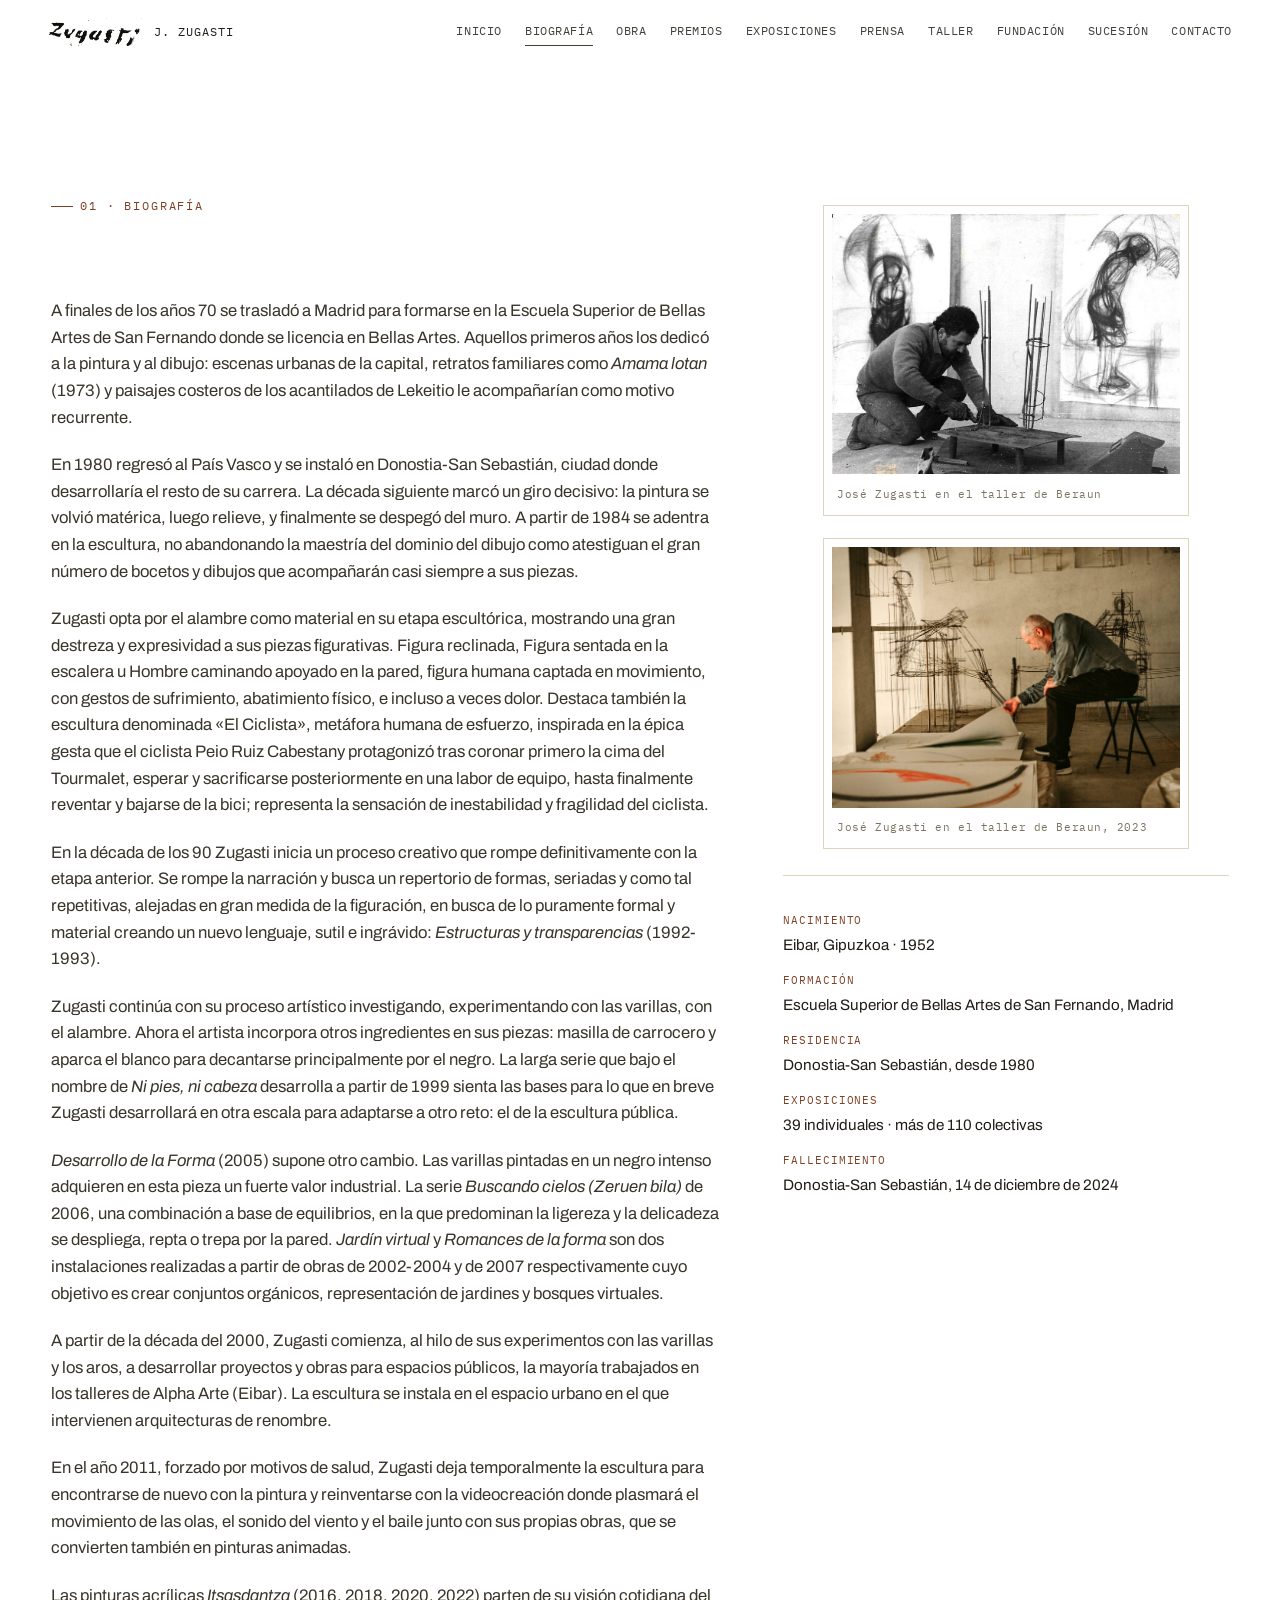
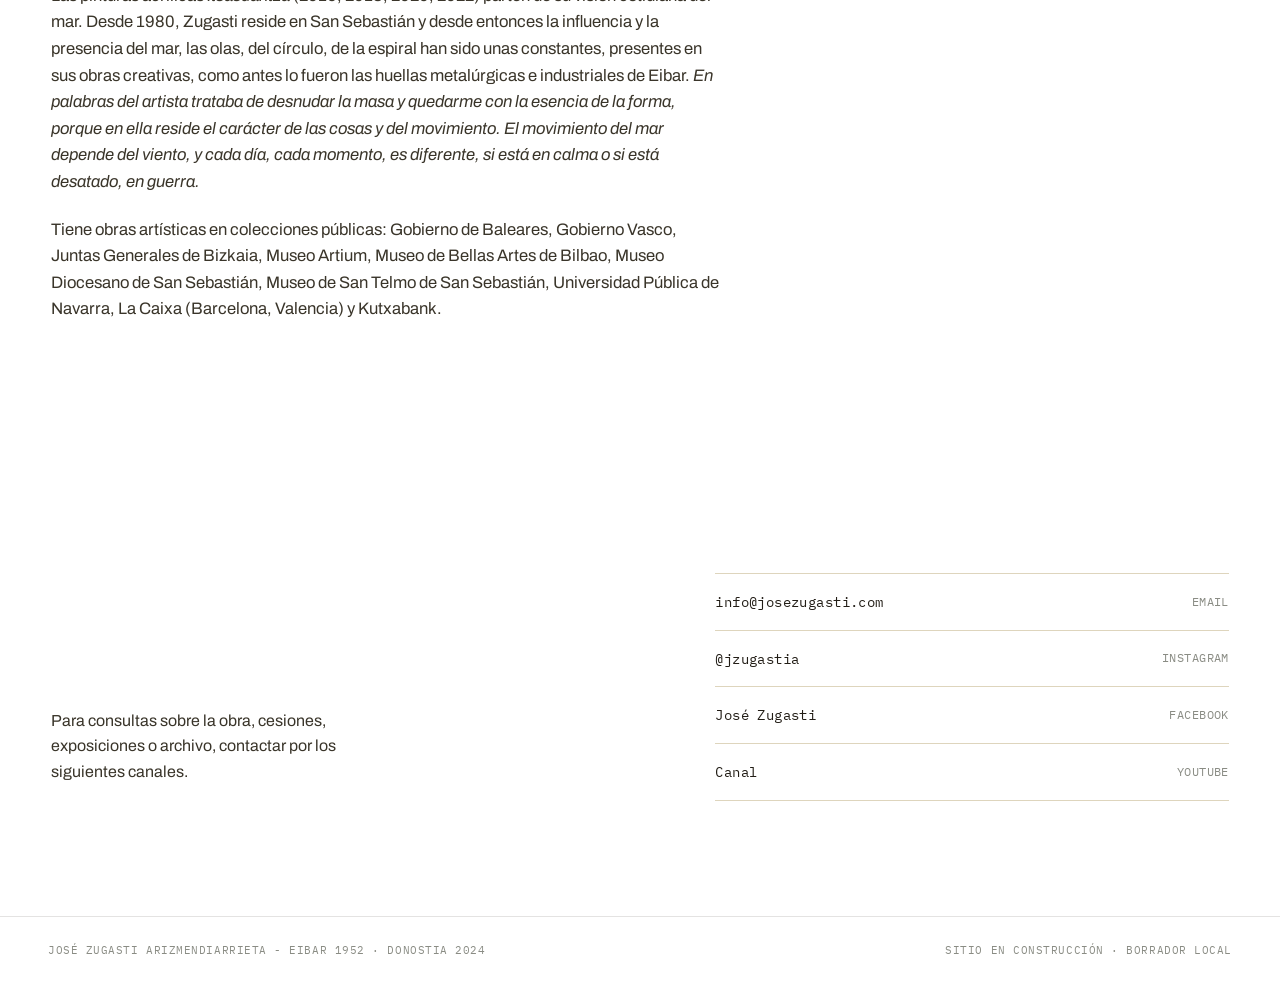
==== commit b16c4f30: "Rediseño a fondo blanco: portada, firma real y Sucesión Zugasti como página propia - Quita el fondo " ====
--- a/biografia.html
+++ b/biografia.html
@@ -13,9 +13,7 @@
 <body>
 <header class="site">
   <a href="index.html" class="mark">
-    <svg viewBox="0 0 40 40" aria-hidden="true">
-      <path d="M6 30 C 10 8, 16 8, 20 20 C 24 32, 30 32, 34 12" fill="none" stroke="currentColor" stroke-width="2" stroke-linecap="round"/>
-    </svg>
+    <img class="firma-mark" src="assets/img/firma-zugasti.png" alt="Firma de José Zugasti">
     J. ZUGASTI
   </a>
   <nav class="links" id="navLinks">
@@ -27,6 +25,7 @@
     <a href="prensa.html">Prensa</a>
     <a href="taller.html">Taller</a>
     <a href="fundacion.html">Fundación</a>
+    <a href="sucesion.html">Sucesión</a>
     <a href="#contacto">Contacto</a>
   </nav>
   <button class="nav-toggle" id="navToggle" aria-label="Abrir menú">MENU</button>
@@ -38,7 +37,6 @@
       <div>
         <div class="section-head">
           <div class="eyebrow">01 · Biografía</div>
-          <h2>Del gesto figurativo<br>a la línea en el aire</h2>
         </div>
 
         <p>A finales de los años 70 se trasladó a Madrid para formarse en la Escuela Superior de Bellas Artes de San Fernando donde se licencia en Bellas Artes. Aquellos primeros años los dedicó a la pintura y al dibujo: escenas urbanas de la capital, retratos familiares como <em>Amama lotan</em> (1973) y paisajes costeros de los acantilados de Lekeitio le acompañarían como motivo recurrente.</p>
@@ -69,7 +67,7 @@
         </figure>
         <figure class="portrait" style="margin-top:1.4rem;">
           <img src="assets/img/retrato-estudio.jpg" alt="José Zugasti en el taller de Beraun, 2023" loading="lazy" decoding="async">
-          <figcaption>José Zugasti en el taller de Beraun, 2023. Foto: Vasver</figcaption>
+          <figcaption>José Zugasti en el taller de Beraun, 2023</figcaption>
         </figure>
         <dl class="facts">
           <dt>Nacimiento</dt>
@@ -91,7 +89,6 @@
 <section class="contacto reveal" id="contacto">
   <div class="wrap">
     <div>
-      <h2>Un legado que sigue en pie.</h2>
       <p class="lead-line">Para consultas sobre la obra, cesiones, exposiciones o archivo, contactar por los siguientes canales.</p>
     </div>
     <div class="social">
--- a/assets/site.css
+++ b/assets/site.css
@@ -1,8 +1,5 @@
 /* ============ TOKENS ============ */
 :root{
-  --iron-950: #16130f;
-  --iron-900: #1d1912;
-  --iron-800: #2c261c;
   --wire: #b9bbb2;
   --wire-dim: #8a8c84;
   --canvas: #ece6d4;
@@ -23,7 +20,7 @@
 html{ scroll-behavior: smooth; }
 body{
   margin:0;
-  background: var(--canvas);
+  background: #fff;
   color: var(--ink);
   font-family: var(--body);
   font-size: 16px;
@@ -72,18 +69,18 @@
   position: fixed; inset: 0 0 auto 0; z-index: 50;
   display:flex; align-items:center; justify-content: space-between;
   padding: 1.1rem clamp(1.2rem, 4vw, 3rem);
-  color: var(--canvas);
-  background: linear-gradient(180deg, rgba(22,19,15,.8) 0%, rgba(22,19,15,.55) 65%, rgba(22,19,15,0) 100%);
+  color: var(--ink);
+  background: linear-gradient(180deg, rgba(255,255,255,.94) 0%, rgba(255,255,255,.62) 65%, rgba(255,255,255,0) 100%);
 }
 .mark{
   display:flex; align-items:center; gap:0.7rem;
   font-family: var(--mono); font-size:0.78rem; letter-spacing:0.08em;
   text-decoration:none; color: inherit;
-  text-shadow: 0 1px 3px rgba(0,0,0,.35);
-}
-.mark svg{ width:26px; height:26px; }
+}
+.firma-mark{ height: 28px; width: auto; display:block; }
+.header-actions{ display:flex; align-items:center; gap: clamp(1rem,2vw,1.8rem); }
 nav.links{ display:flex; gap: clamp(0.8rem,1.8vw,1.7rem); font-family: var(--mono); font-size:0.72rem; letter-spacing:0.05em; text-transform: uppercase; }
-nav.links a{ text-decoration:none; opacity:0.92; position:relative; text-shadow: 0 1px 3px rgba(0,0,0,.35); }
+nav.links a{ text-decoration:none; opacity:0.85; position:relative; }
 nav.links a:hover{ opacity:1; color: var(--oxide-dim); }
 nav.links a::after{
   content:""; position:absolute; left:0; right:0; bottom:-5px; height:1px;
@@ -96,7 +93,7 @@
 
 @media (max-width: 880px){
   nav.links{
-    position: fixed; inset: 0; background: var(--iron-950); color: var(--wire);
+    position: fixed; inset: 0; background: #fff; color: var(--ink);
     flex-direction: column; justify-content:center; align-items:flex-start;
     padding: 2rem clamp(1.4rem,6vw,3rem); gap: 1.4rem; font-size: 1rem;
     transform: translateY(-100%); transition: transform .45s cubic-bezier(.7,0,.2,1);
@@ -108,119 +105,40 @@
 /* ============ HERO ============ */
 .hero{
   position: relative;
-  min-height: 100svh;
-  background-image: url('img/portada.jpg');
-  background-size: cover;
-  background-position: center;
-  background-repeat: no-repeat;
-  color: var(--canvas);
-  display:flex; align-items:center;
-  overflow: hidden;
-}
-.hero::before{
-  content:"";
-  position:absolute;
-  inset:0;
-  background:
-    linear-gradient(108deg, rgba(22,19,15,.82) 0%, rgba(22,19,15,.6) 35%, rgba(22,19,15,.32) 58%, rgba(22,19,15,.12) 100%),
-    linear-gradient(180deg, rgba(22,19,15,.3) 0%, rgba(22,19,15,.06) 45%, rgba(22,19,15,.55) 100%);
-  pointer-events:none;
-}
-.hero .wrap,
-.hero .scrollcue{
-  position: relative;
-  z-index: 1;
-}
-.hero .wrap{
-  display:grid; grid-template-columns: 1fr; gap: 2rem; align-items:center;
-  padding-top: 5rem;
-  padding-bottom: 3rem;
-}
-.hero-eyebrow{ color: var(--canvas-dim); margin-bottom:1.6rem; }
-.hero h1{
-  font-size: clamp(3rem, 8vw, 6.4rem);
-  line-height: 0.94;
-  letter-spacing: -0.01em;
-  color: var(--canvas);
-}
-.hero h1 em{ font-style: italic; color: var(--oxide); font-weight:400; }
+  background: #fff;
+}
+.hero-visual{
+  display:block;
+  width: 100%;
+  height: auto;
+  filter: brightness(1.08) saturate(0.96);
+}
+.hero-copy{
+  padding-top: clamp(2.6rem,6vw,4.4rem);
+  padding-bottom: clamp(3.4rem,7vw,5.4rem);
+}
+.hero-eyebrow{ color: var(--oxide-dim); margin-bottom:1.4rem; }
 .hero .tagline{
   margin-top: 1.6rem;
   max-width: 34ch;
   font-size: 1.12rem;
-  color: var(--canvas);
+  color: #3a352a;
   font-weight: 400;
-  text-shadow: 0 1px 0 rgba(0,0,0,.16);
-}
+}
+.hero .tagline footer{ color: var(--wire-dim); font-family: var(--mono); font-size: 0.72rem; margin-top:0.6rem; font-style:normal; }
 .hero .years{
-  font-family: var(--mono); color: var(--canvas-dim); margin-top: 2.2rem; font-size:0.82rem; letter-spacing:0.1em;
-}
-.scrollcue{
-  position:absolute; bottom: 2.4rem; left: 50%; transform: translateX(-50%);
-  font-family: var(--mono); font-size: 0.68rem; letter-spacing:0.14em; color: var(--canvas-dim);
-  display:flex; flex-direction:column; align-items:center; gap:0.5rem;
-}
-.scrollcue .line{ width:1px; height: 34px; background: linear-gradient(var(--canvas-dim), transparent); animation: pulse 2.2s ease-in-out infinite; }
-@keyframes pulse{ 0%,100%{ opacity:.3 } 50%{ opacity:1 } }
-
-@media (max-width: 860px){
-  .hero{ background-position: 58% center; }
-  .hero::before{
-    background:
-      linear-gradient(150deg, rgba(22,19,15,.84) 0%, rgba(22,19,15,.62) 40%, rgba(22,19,15,.3) 72%, rgba(22,19,15,.16) 100%),
-      linear-gradient(180deg, rgba(22,19,15,.55) 0%, rgba(22,19,15,.08) 44%, rgba(22,19,15,.7) 100%);
-  }
-  .hero .wrap{ padding-top: 6.2rem; }
-}
-
-/* ============ HOME CARDS ============ */
-.home-nav{
-  background: var(--canvas);
-}
-.home-nav .section-head{ margin-bottom: 2.2rem; }
-.home-grid{
-  display:grid;
-  grid-template-columns: repeat(auto-fit, minmax(220px,1fr));
-  gap: 1rem;
-}
-.home-link{
-  text-decoration:none;
-  border:1px solid var(--canvas-dim);
-  background:#fff;
-  padding:1.2rem;
-  display:flex;
-  flex-direction:column;
-  min-height:180px;
-  transition: border-color .25s ease, transform .25s ease;
-}
-.home-link:hover{
-  border-color: var(--oxide);
-  transform: translateY(-2px);
-}
-.home-link .num{
-  font-family: var(--mono);
-  font-size:0.72rem;
-  color: var(--oxide-dim);
-  letter-spacing:0.07em;
-}
-.home-link h3{
-  margin-top:0.6rem;
-  font-size:1.22rem;
-  font-style:italic;
-}
-.home-link p{
-  margin-top:0.55rem;
-  font-size:0.9rem;
-  color:#5a5344;
-}
-.home-link .go{
-  margin-top:auto;
-  font-family: var(--mono);
-  font-size:0.68rem;
-  color: var(--oxide);
-  letter-spacing:0.05em;
-  text-transform:uppercase;
-}
+  font-family: var(--mono); color: var(--wire-dim); margin-top: 2.2rem; font-size:0.82rem; letter-spacing:0.1em;
+}
+.hero-social{ display:flex; align-items:center; gap:1.1rem; margin-top: 1.8rem; }
+.hero-social a{ color: var(--ink); display:flex; opacity:0.7; transition: opacity .2s ease, color .2s ease; }
+.hero-social a:hover{ opacity:1; color: var(--oxide); }
+.hero-social svg{ width:19px; height:19px; }
+
+/* ============ SUCESIÓN ZUGASTI ============ */
+.sucesion{ background: #fff; }
+.sucesion .wrap{ max-width: 74ch; }
+.sucesion p{ color:#3a352a; margin:0 0 1.2rem; font-size:1.02rem; }
+.sucesion p:last-child{ margin-bottom:0; }
 
 /* ============ SECTIONS shared ============ */
 section{ padding: clamp(4.5rem,9vw,8rem) 0; }
@@ -234,7 +152,7 @@
 .todo{ font-family: var(--mono); font-size: 0.72rem; font-style:italic; margin-top:0.8rem; }
 
 /* ============ 1 · BIO ============ */
-.bio{ background: var(--canvas); }
+.bio{ background: #fff; }
 .bio .grid{ display:grid; grid-template-columns: 1.5fr 1fr; gap: clamp(2rem,5vw,4.5rem); align-items:start; }
 .bio p{ margin: 0 0 1.3rem; font-size:1.04rem; color: #3a352a; }
 .bio p.lead{
@@ -262,25 +180,25 @@
   .bio-side{ position:static; max-width: 340px; }
 }
 
-/* ============ 2 · OBRA (por categorias) ============ */
-.obra{ background: var(--iron-950); color: var(--canvas); }
-.obra .section-head .eyebrow{ color: var(--wire-dim); }
-.obra .section-head h2{ color: var(--canvas); }
+/* ============ 2 · SELECCIÓN DE OBRA (por categorias) ============ */
+.obra{ background: #fff; color: var(--ink); }
+.obra .section-head .eyebrow{ color: var(--oxide-dim); }
+.obra .section-head h2{ color: var(--ink); }
 .obra .section-head .num{ color: var(--wire-dim); }
-.cats{ display:grid; grid-template-columns: repeat(auto-fit, minmax(300px,1fr)); gap: 1px; background: var(--iron-800); border: 1px solid var(--iron-800); }
-.cat{ background: var(--iron-950); padding: 2rem 1.8rem; display:flex; flex-direction:column; }
+.cats{ display:grid; grid-template-columns: repeat(auto-fit, minmax(300px,1fr)); gap: 1px; background: var(--canvas-dim); border: 1px solid var(--canvas-dim); }
+.cat{ background: #fff; padding: 2rem 1.8rem; display:flex; flex-direction:column; }
 .cat .icon{ width: 50px; height:50px; margin-bottom: 1.3rem; }
 .cat .icon svg{ width:100%; height:100%; }
 .cat .icon path{ fill:none; stroke: var(--oxide); stroke-width:1.6; stroke-linecap:round; stroke-linejoin:round; }
-.cat h3{ font-size: 1.35rem; font-style: italic; font-weight:500; color: var(--canvas); }
+.cat h3{ font-size: 1.35rem; font-style: italic; font-weight:500; color: var(--ink); }
 .cat .kind{ font-family: var(--mono); font-size:0.66rem; letter-spacing:0.08em; color: var(--wire-dim); margin: 0.45rem 0 1rem; text-transform: uppercase; }
-.cat p{ font-size:0.92rem; color: var(--wire); margin:0 0 1.2rem; flex-grow:1; }
+.cat p{ font-size:0.92rem; color: #5a5344; margin:0 0 1.2rem; flex-grow:1; }
 .cat .cat-media{
   margin-top: auto;
   width: 100%;
   aspect-ratio: 4 / 3;
   object-fit: cover;
-  border: 1px solid var(--iron-800);
+  border: 1px solid var(--canvas-dim);
 }
 .cat .ph{ margin-top:auto; min-height:120px; }
 .cat a.ref{
@@ -295,7 +213,7 @@
 
 /* --- Tarjeta de categoria como enlace al ancla de su galeria --- */
 a.cat{ text-decoration:none; color:inherit; transition: background .25s ease; }
-a.cat:hover{ background: var(--iron-900); }
+a.cat:hover{ background: var(--canvas); }
 a.cat:hover h3{ color: var(--oxide); }
 .cat .go{
   margin-top:1rem; font-family:var(--mono); font-size:0.66rem; letter-spacing:0.07em;
@@ -307,30 +225,30 @@
 .obra-cat{ margin-top: clamp(3.5rem,7vw,6rem); scroll-margin-top: 5rem; }
 .obra-cat > header{
   display:flex; flex-wrap:wrap; align-items:baseline; gap:0.9rem;
-  border-bottom:1px solid var(--iron-800); padding-bottom:0.9rem; margin-bottom:1.8rem;
-}
-.obra-cat > header h3{ font-size:1.5rem; font-style:italic; font-weight:500; color:var(--canvas); }
+  border-bottom:1px solid var(--canvas-dim); padding-bottom:0.9rem; margin-bottom:1.8rem;
+}
+.obra-cat > header h3{ font-size:1.5rem; font-style:italic; font-weight:500; color:var(--ink); }
 .obra-cat > header .count{ font-family:var(--mono); font-size:0.7rem; letter-spacing:0.08em; color:var(--wire-dim); }
-.obra-cat > p.intro{ color:var(--wire); font-size:0.95rem; max-width:66ch; margin:0 0 2rem; }
+.obra-cat > p.intro{ color:#5a5344; font-size:0.95rem; max-width:66ch; margin:0 0 2rem; }
 
 .group-label{
   font-family:var(--mono); font-size:0.68rem; letter-spacing:0.12em; text-transform:uppercase;
   color:var(--oxide-dim); margin: 2.6rem 0 1.2rem;
   display:flex; align-items:center; gap:0.8rem;
 }
-.group-label::after{ content:""; flex:1; height:1px; background:var(--iron-800); }
+.group-label::after{ content:""; flex:1; height:1px; background:var(--canvas-dim); }
 .group-label:first-of-type{ margin-top:0; }
 
 .gallery{ display:grid; grid-template-columns: repeat(auto-fill, minmax(220px,1fr)); gap:1.5rem 1.2rem; }
 .piece{ margin:0; }
 .piece .shot{
-  display:block; width:100%; padding:0; border:1px solid var(--iron-800);
-  background: var(--iron-900); cursor: zoom-in;
+  display:block; width:100%; padding:0; border:1px solid var(--canvas-dim);
+  background: #fff; cursor: zoom-in;
   transition: border-color .25s ease, transform .25s ease;
 }
 .piece .shot:hover{ border-color: var(--oxide); transform: translateY(-2px); }
 .piece .shot img{ width:100%; height: 240px; object-fit: contain; padding: 0.7rem; }
-.piece figcaption{ margin-top:0.6rem; font-size:0.85rem; color:var(--wire); line-height:1.4; }
+.piece figcaption{ margin-top:0.6rem; font-size:0.85rem; color:#5a5344; line-height:1.4; }
 .piece figcaption .y{
   font-family:var(--mono); font-size:0.72rem; letter-spacing:0.06em;
   color:var(--oxide-dim); display:block;
@@ -373,7 +291,7 @@
 }
 
 /* ============ 3 · PREMIOS ============ */
-.premios{ background: var(--canvas); }
+.premios{ background: #fff; }
 .timeline{ border-top: 1px solid var(--canvas-dim); }
 .tl-row{
   display:grid; grid-template-columns: 110px 1fr auto; gap: 1.4rem; align-items:center;
@@ -402,23 +320,23 @@
 }
 
 /* ============ 4 · EXPOSICIONES ============ */
-.expos{ background: var(--iron-950); color: var(--canvas); }
-.expos .section-head .eyebrow{ color: var(--wire-dim); }
-.expos .section-head h2{ color: var(--canvas); }
+.expos{ background: #fff; color: var(--ink); }
+.expos .section-head .eyebrow{ color: var(--oxide-dim); }
+.expos .section-head h2{ color: var(--ink); }
 .expos .section-head .num{ color: var(--wire-dim); }
 .expo-grid{ display:grid; grid-template-columns: 1.1fr 0.9fr; gap: clamp(2rem,5vw,4rem); align-items:start; }
-.expo-col h3{ font-size:1.15rem; font-style:italic; font-weight:500; color:var(--canvas); margin-bottom:1.1rem; }
-.expo-list{ list-style:none; margin:0; padding:0; border-top:1px solid var(--iron-800); }
-.expo-list li{ display:grid; grid-template-columns: 92px 1fr; gap:1rem; padding:0.85rem 0; border-bottom:1px solid var(--iron-800); font-size:0.95rem; }
+.expo-col h3{ font-size:1.15rem; font-style:italic; font-weight:500; color:var(--ink); margin-bottom:1.1rem; }
+.expo-list{ list-style:none; margin:0; padding:0; border-top:1px solid var(--canvas-dim); }
+.expo-list li{ display:grid; grid-template-columns: 92px 1fr; gap:1rem; padding:0.85rem 0; border-bottom:1px solid var(--canvas-dim); font-size:0.95rem; }
 .expo-list li .y{ font-family:var(--mono); font-size:0.82rem; color:var(--wire-dim); }
-.expo-list li .p{ color:var(--wire); }
-.expo-list li .p b{ color:var(--canvas); font-weight:500; }
+.expo-list li .p{ color:#5a5344; }
+.expo-list li .p b{ color:var(--ink); font-weight:500; }
 .expo-feature{ margin-top:1.4rem; }
 .expo-feature img{
   width: 100%;
   aspect-ratio: 16 / 10;
   object-fit: cover;
-  border: 1px solid var(--iron-800);
+  border: 1px solid var(--canvas-dim);
 }
 .expo-feature figcaption{ font-family:var(--mono); font-size:0.68rem; color:var(--wire-dim); margin-top:0.6rem; }
 
@@ -429,17 +347,17 @@
 .expo-more > summary{
   cursor: pointer; list-style: none;
   font-family: var(--mono); font-size: 0.7rem; letter-spacing: 0.1em; text-transform: uppercase;
-  color: var(--oxide); padding: 0.7rem 0; border-top: 1px solid var(--iron-800);
+  color: var(--oxide); padding: 0.7rem 0; border-top: 1px solid var(--canvas-dim);
 }
 .expo-more > summary::-webkit-details-marker{ display:none; }
 .expo-more > summary::before{ content:"+ "; }
 .expo-more[open] > summary::before{ content:"- "; }
-.expo-more > summary:hover{ color: var(--canvas); }
+.expo-more > summary:hover{ color: var(--ink); }
 
 /* Bloques apilados a todo el ancho (listado completo) */
 .expo-block{ margin-top: clamp(3rem,6vw,4.5rem); }
 .expo-block:first-of-type{ margin-top: 0; }
-.expo-block > h3{ font-size:1.3rem; font-style:italic; font-weight:500; color:var(--canvas); }
+.expo-block > h3{ font-size:1.3rem; font-style:italic; font-weight:500; color:var(--ink); }
 .expo-block > .note{ font-family:var(--mono); font-size:0.7rem; letter-spacing:0.06em; color:var(--wire-dim); margin:0.5rem 0 1.3rem; }
 .expo-block .expo-list li{ grid-template-columns: 118px 1fr; }
 @media (max-width: 560px){
@@ -448,7 +366,7 @@
 
 /* Galeria de fotos de exposiciones */
 .expo-shots{ margin-top: clamp(3rem,6vw,4.5rem); }
-.expo-shots h3{ font-size:1.15rem; font-style:italic; font-weight:500; color:var(--canvas); margin-bottom:1.4rem; }
+.expo-shots h3{ font-size:1.15rem; font-style:italic; font-weight:500; color:var(--ink); margin-bottom:1.4rem; }
 
 /* ============ 4b · SALA / SUBSECCIONES CLARAS ============ */
 .gallery-light .piece .shot{ background:#fff; border-color: var(--canvas-dim); }
@@ -456,7 +374,7 @@
 .gallery-light .piece figcaption .y{ color: var(--oxide-dim); }
 
 /* ============ 5 · PRENSA ============ */
-.prensa{ background: var(--canvas); }
+.prensa{ background: #fff; }
 .press-list{ display:grid; grid-template-columns: repeat(auto-fit, minmax(260px,1fr)); gap: 1.1rem; }
 .press-card{
   border:1px solid var(--canvas-dim); background:#fff; padding:1.4rem 1.3rem;
@@ -476,7 +394,7 @@
 .press-card .dek{ font-size:0.88rem; color:#5a5344; }
 
 /* ============ 6 · TALLER ============ */
-.taller{ background: var(--canvas-dim); }
+.taller{ background: #fff; }
 .taller .grid{ display:grid; grid-template-columns: 1fr 1fr; gap: clamp(2rem,5vw,4rem); align-items:center; }
 .taller h2{ font-size: clamp(2rem,4.4vw,3rem); }
 .taller p{ max-width: 42ch; margin: 1.2rem 0; color:#3a352a; }
@@ -503,15 +421,14 @@
 @media (max-width: 780px){ .taller .grid{ grid-template-columns:1fr; } }
 
 /* ============ CONTACTO / FOOTER ============ */
-.contacto{ background: var(--iron-950); color: var(--canvas); }
+.contacto{ background: #fff; color: var(--ink); }
 .contacto .wrap{ display:grid; grid-template-columns: 1.2fr 1fr; gap: 3rem; align-items:end; }
-.contacto h2{ font-size: clamp(2.2rem,5vw,3.6rem); color: var(--canvas); max-width: 14ch; }
-.contacto .lead-line{ color: var(--wire); margin-top:1.2rem; max-width: 40ch; }
-.social{ display:flex; flex-direction:column; gap:0; border-top:1px solid var(--iron-800); }
+.contacto .lead-line{ color: #3a352a; max-width: 40ch; }
+.social{ display:flex; flex-direction:column; gap:0; border-top:1px solid var(--canvas-dim); }
 .social a{
   display:flex; align-items:center; justify-content:space-between;
-  text-decoration:none; color: var(--canvas);
-  padding: 1.05rem 0; border-bottom: 1px solid var(--iron-800);
+  text-decoration:none; color: var(--ink);
+  padding: 1.05rem 0; border-bottom: 1px solid var(--canvas-dim);
   font-family: var(--mono); font-size:0.86rem; letter-spacing:0.03em;
   transition: color .25s ease, padding-left .25s ease;
 }
@@ -523,8 +440,8 @@
 }
 
 footer.credit{
-  background: var(--iron-950); color: var(--wire-dim);
-  border-top: 1px solid var(--iron-800);
+  background: #fff; color: var(--wire-dim);
+  border-top: 1px solid rgba(34,29,22,.12);
   padding: 1.6rem clamp(1.2rem,4vw,3rem);
   display:flex; justify-content:space-between; flex-wrap:wrap; gap:0.6rem;
   font-family: var(--mono); font-size:0.68rem; letter-spacing:0.05em;
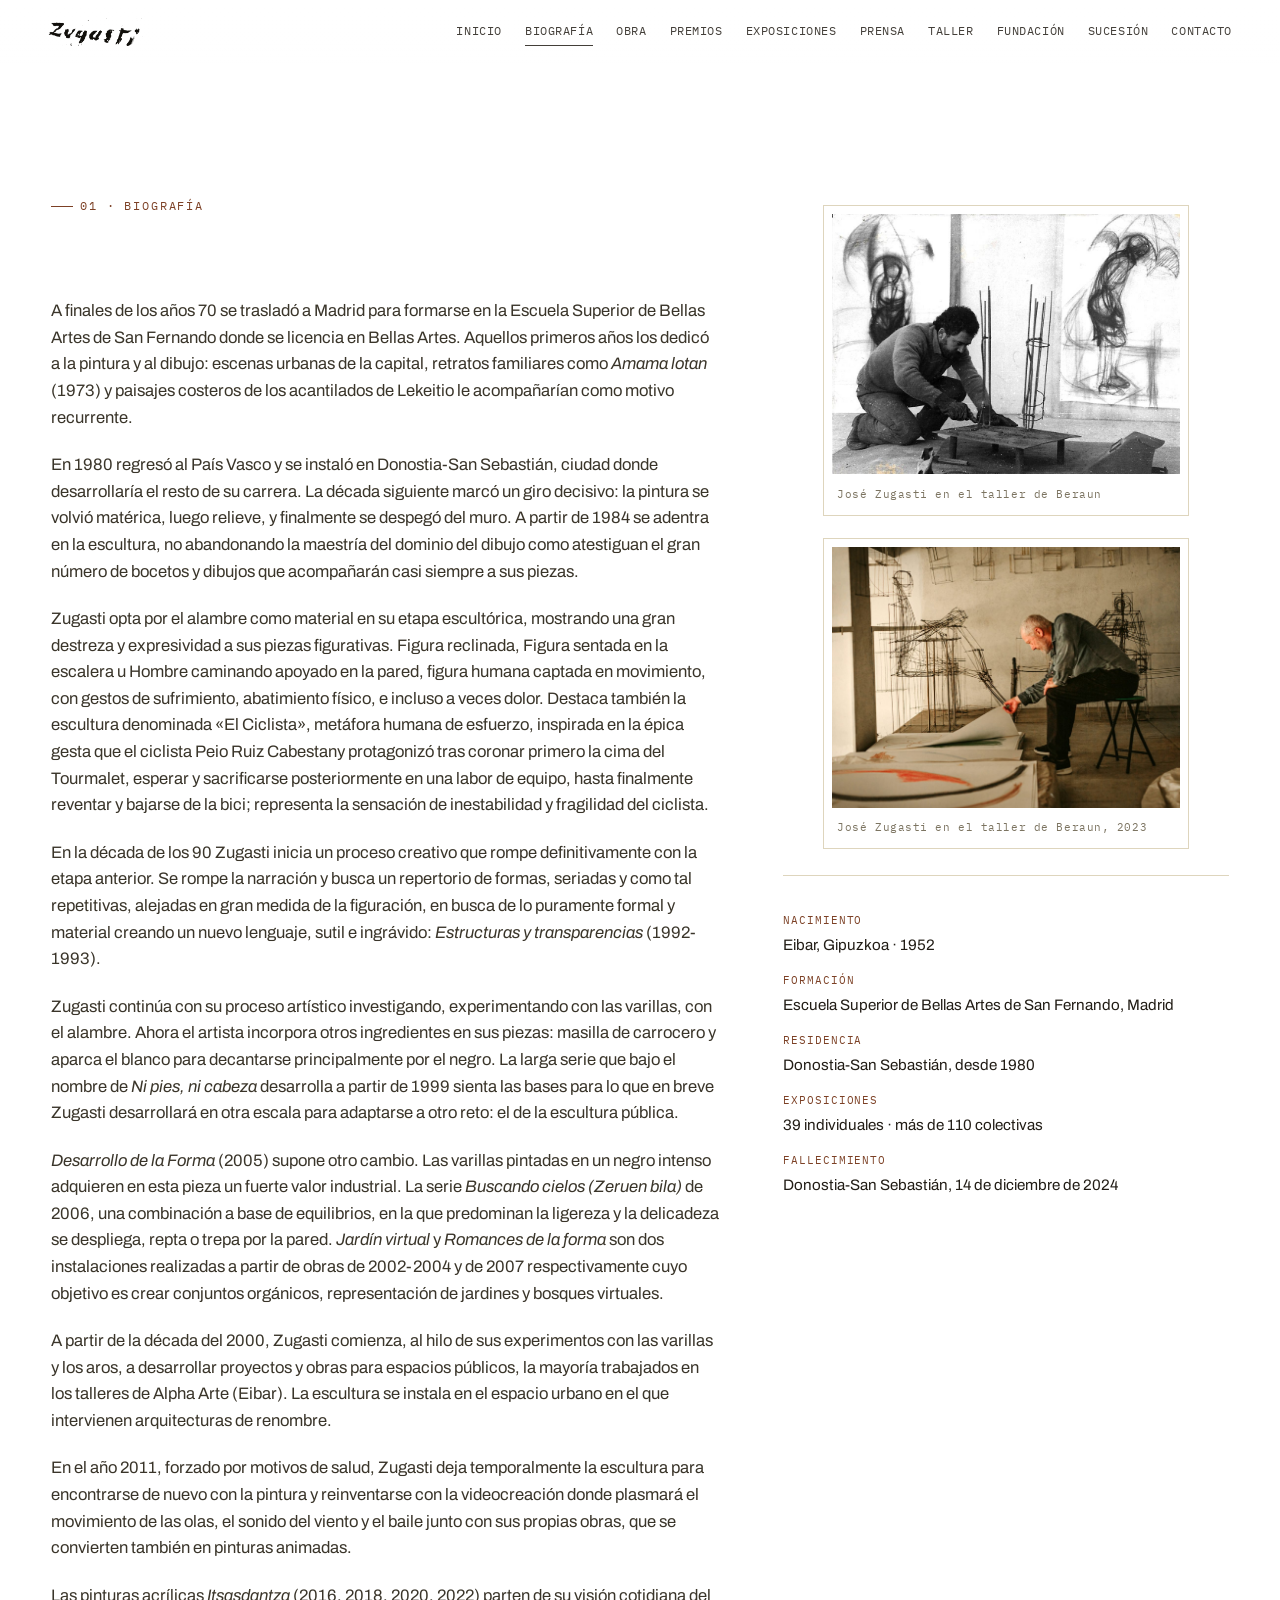
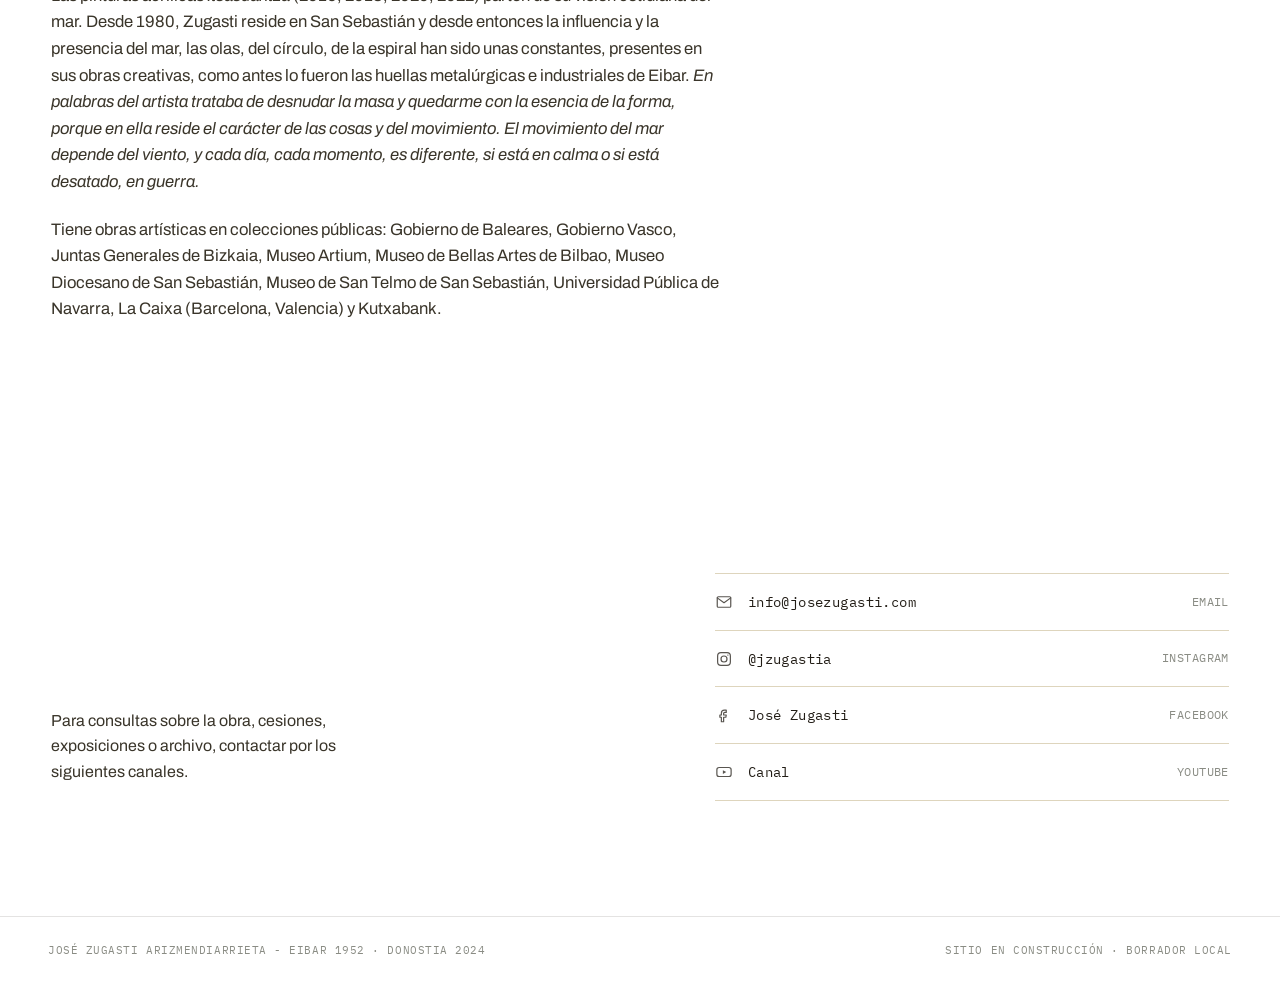
==== commit 9e92d2db: "Retaxonomía de Selección de obra a partir de OBRA DESTACADA2008 Sustituye la clasificación anterior " ====
--- a/biografia.html
+++ b/biografia.html
@@ -14,7 +14,6 @@
 <header class="site">
   <a href="index.html" class="mark">
     <img class="firma-mark" src="assets/img/firma-zugasti.png" alt="Firma de José Zugasti">
-    J. ZUGASTI
   </a>
   <nav class="links" id="navLinks">
     <a href="index.html">Inicio</a>
@@ -92,10 +91,10 @@
       <p class="lead-line">Para consultas sobre la obra, cesiones, exposiciones o archivo, contactar por los siguientes canales.</p>
     </div>
     <div class="social">
-      <a href="mailto:info@josezugasti.com">info@josezugasti.com <span class="small">EMAIL</span></a>
-      <a href="https://www.instagram.com/jzugastia/" target="_blank" rel="noopener">@jzugastia <span class="small">INSTAGRAM</span></a>
-      <a href="https://www.facebook.com/jose.zugasti.9/" target="_blank" rel="noopener">José Zugasti <span class="small">FACEBOOK</span></a>
-      <a href="http://www.youtube.com/channel/UCeoMvnB5boapN6mfcv-W1tw" target="_blank" rel="noopener">Canal <span class="small">YOUTUBE</span></a>
+      <a href="mailto:info@josezugasti.com"><span class="s-left"><svg class="ico" viewBox="0 0 24 24" fill="none" stroke="currentColor" stroke-width="1.6" stroke-linecap="round" stroke-linejoin="round"><rect x="3" y="5" width="18" height="14" rx="1.5"/><path d="M3 6.5 12 13 21 6.5"/></svg>info@josezugasti.com</span> <span class="small">EMAIL</span></a>
+      <a href="https://www.instagram.com/jzugastia/" target="_blank" rel="noopener"><span class="s-left"><svg class="ico" viewBox="0 0 24 24" fill="none" stroke="currentColor" stroke-width="1.6" stroke-linecap="round" stroke-linejoin="round"><rect x="3.5" y="3.5" width="17" height="17" rx="4.5"/><circle cx="12" cy="12" r="4"/><circle cx="17.2" cy="6.8" r="0.9" fill="currentColor" stroke="none"/></svg>@jzugastia</span> <span class="small">INSTAGRAM</span></a>
+      <a href="https://www.facebook.com/jose.zugasti.9/" target="_blank" rel="noopener"><span class="s-left"><svg class="ico" viewBox="0 0 24 24" fill="none" stroke="currentColor" stroke-width="1.6" stroke-linecap="round" stroke-linejoin="round"><path d="M15 8.5h-2a1.5 1.5 0 0 0-1.5 1.5v2H15l-.5 3H11.5v6h-3v-6H6.5v-3h2V9.5A4 4 0 0 1 12.5 5.5H15z"/></svg>José Zugasti</span> <span class="small">FACEBOOK</span></a>
+      <a href="http://www.youtube.com/channel/UCeoMvnB5boapN6mfcv-W1tw" target="_blank" rel="noopener"><span class="s-left"><svg class="ico" viewBox="0 0 24 24" fill="none" stroke="currentColor" stroke-width="1.6" stroke-linecap="round" stroke-linejoin="round"><rect x="2.5" y="6" width="19" height="12" rx="3"/><path d="M10.5 9.5 15 12l-4.5 2.5z" fill="currentColor" stroke="none"/></svg>Canal</span> <span class="small">YOUTUBE</span></a>
     </div>
   </div>
 </section>
--- a/assets/site.css
+++ b/assets/site.css
@@ -185,44 +185,39 @@
 .obra .section-head .eyebrow{ color: var(--oxide-dim); }
 .obra .section-head h2{ color: var(--ink); }
 .obra .section-head .num{ color: var(--wire-dim); }
-.cats{ display:grid; grid-template-columns: repeat(auto-fit, minmax(300px,1fr)); gap: 1px; background: var(--canvas-dim); border: 1px solid var(--canvas-dim); }
-.cat{ background: #fff; padding: 2rem 1.8rem; display:flex; flex-direction:column; }
-.cat .icon{ width: 50px; height:50px; margin-bottom: 1.3rem; }
-.cat .icon svg{ width:100%; height:100%; }
-.cat .icon path{ fill:none; stroke: var(--oxide); stroke-width:1.6; stroke-linecap:round; stroke-linejoin:round; }
-.cat h3{ font-size: 1.35rem; font-style: italic; font-weight:500; color: var(--ink); }
-.cat .kind{ font-family: var(--mono); font-size:0.66rem; letter-spacing:0.08em; color: var(--wire-dim); margin: 0.45rem 0 1rem; text-transform: uppercase; }
-.cat p{ font-size:0.92rem; color: #5a5344; margin:0 0 1.2rem; flex-grow:1; }
-.cat .cat-media{
-  margin-top: auto;
-  width: 100%;
-  aspect-ratio: 4 / 3;
-  object-fit: cover;
-  border: 1px solid var(--canvas-dim);
-}
-.cat .ph{ margin-top:auto; min-height:120px; }
-.cat a.ref{
+/* --- Navegacion de categorias, una sola linea, sin tarjetas --- */
+.obra-tabs{
+  display:flex; flex-wrap:wrap; align-items:center; gap: 0.5rem 1.1rem;
+  font-family: var(--mono); font-size:0.78rem; letter-spacing:0.04em;
+  border-top: 1px solid var(--canvas-dim); border-bottom: 1px solid var(--canvas-dim);
+  padding: 1.1rem 0;
+}
+.obra-tabs a{
+  text-decoration:none; color: var(--wire-dim); position:relative; padding-bottom:2px;
+  transition: color .2s ease;
+}
+.obra-tabs a::after{
+  content:""; position:absolute; left:0; right:0; bottom:-3px; height:1px;
+  background: var(--oxide); transform: scaleX(0); transform-origin:left;
+  transition: transform .3s ease;
+}
+.obra-tabs a:hover{ color: var(--ink); }
+.obra-tabs a.is-active{ color: var(--oxide); }
+.obra-tabs a.is-active::after{ transform: scaleX(1); }
+
+a.ref{
   align-self:flex-start; display:inline-flex; align-items:center; gap:0.4em; margin-top:1rem;
   font-family: var(--mono); font-size:0.68rem; letter-spacing:0.05em; text-transform:uppercase;
   color: var(--oxide); text-decoration:none; border-bottom: 1px solid transparent; padding-bottom:1px;
   transition: border-color .25s ease;
 }
-.cat a.ref:hover{ border-color: var(--oxide); }
-.cat a.ref::after{ content:"->"; display:inline-block; transition: transform .25s ease; }
-.cat a.ref:hover::after{ transform: translateX(3px); }
-
-/* --- Tarjeta de categoria como enlace al ancla de su galeria --- */
-a.cat{ text-decoration:none; color:inherit; transition: background .25s ease; }
-a.cat:hover{ background: var(--canvas); }
-a.cat:hover h3{ color: var(--oxide); }
-.cat .go{
-  margin-top:1rem; font-family:var(--mono); font-size:0.66rem; letter-spacing:0.07em;
-  text-transform:uppercase; color:var(--oxide);
-}
-.cat .count{ color: var(--wire-dim); }
+a.ref:hover{ border-color: var(--oxide); }
+a.ref::after{ content:"->"; display:inline-block; transition: transform .25s ease; }
+a.ref:hover::after{ transform: translateX(3px); }
 
 /* --- Galerias de obra --- */
 .obra-cat{ margin-top: clamp(3.5rem,7vw,6rem); scroll-margin-top: 5rem; }
+.obra-cat[hidden]{ display:none; }
 .obra-cat > header{
   display:flex; flex-wrap:wrap; align-items:baseline; gap:0.9rem;
   border-bottom:1px solid var(--canvas-dim); padding-bottom:0.9rem; margin-bottom:1.8rem;
@@ -434,6 +429,9 @@
 }
 .social a:hover{ color: var(--oxide); padding-left: 0.4rem; }
 .social a span.small{ color: var(--wire-dim); font-size:0.72rem; }
+.social .s-left{ display:flex; align-items:center; gap:0.9rem; }
+.social .ico{ width:18px; height:18px; flex-shrink:0; opacity:0.75; transition: opacity .25s ease; }
+.social a:hover .ico{ opacity:1; }
 
 @media (max-width: 860px){
   .contacto .wrap{ grid-template-columns: 1fr; }
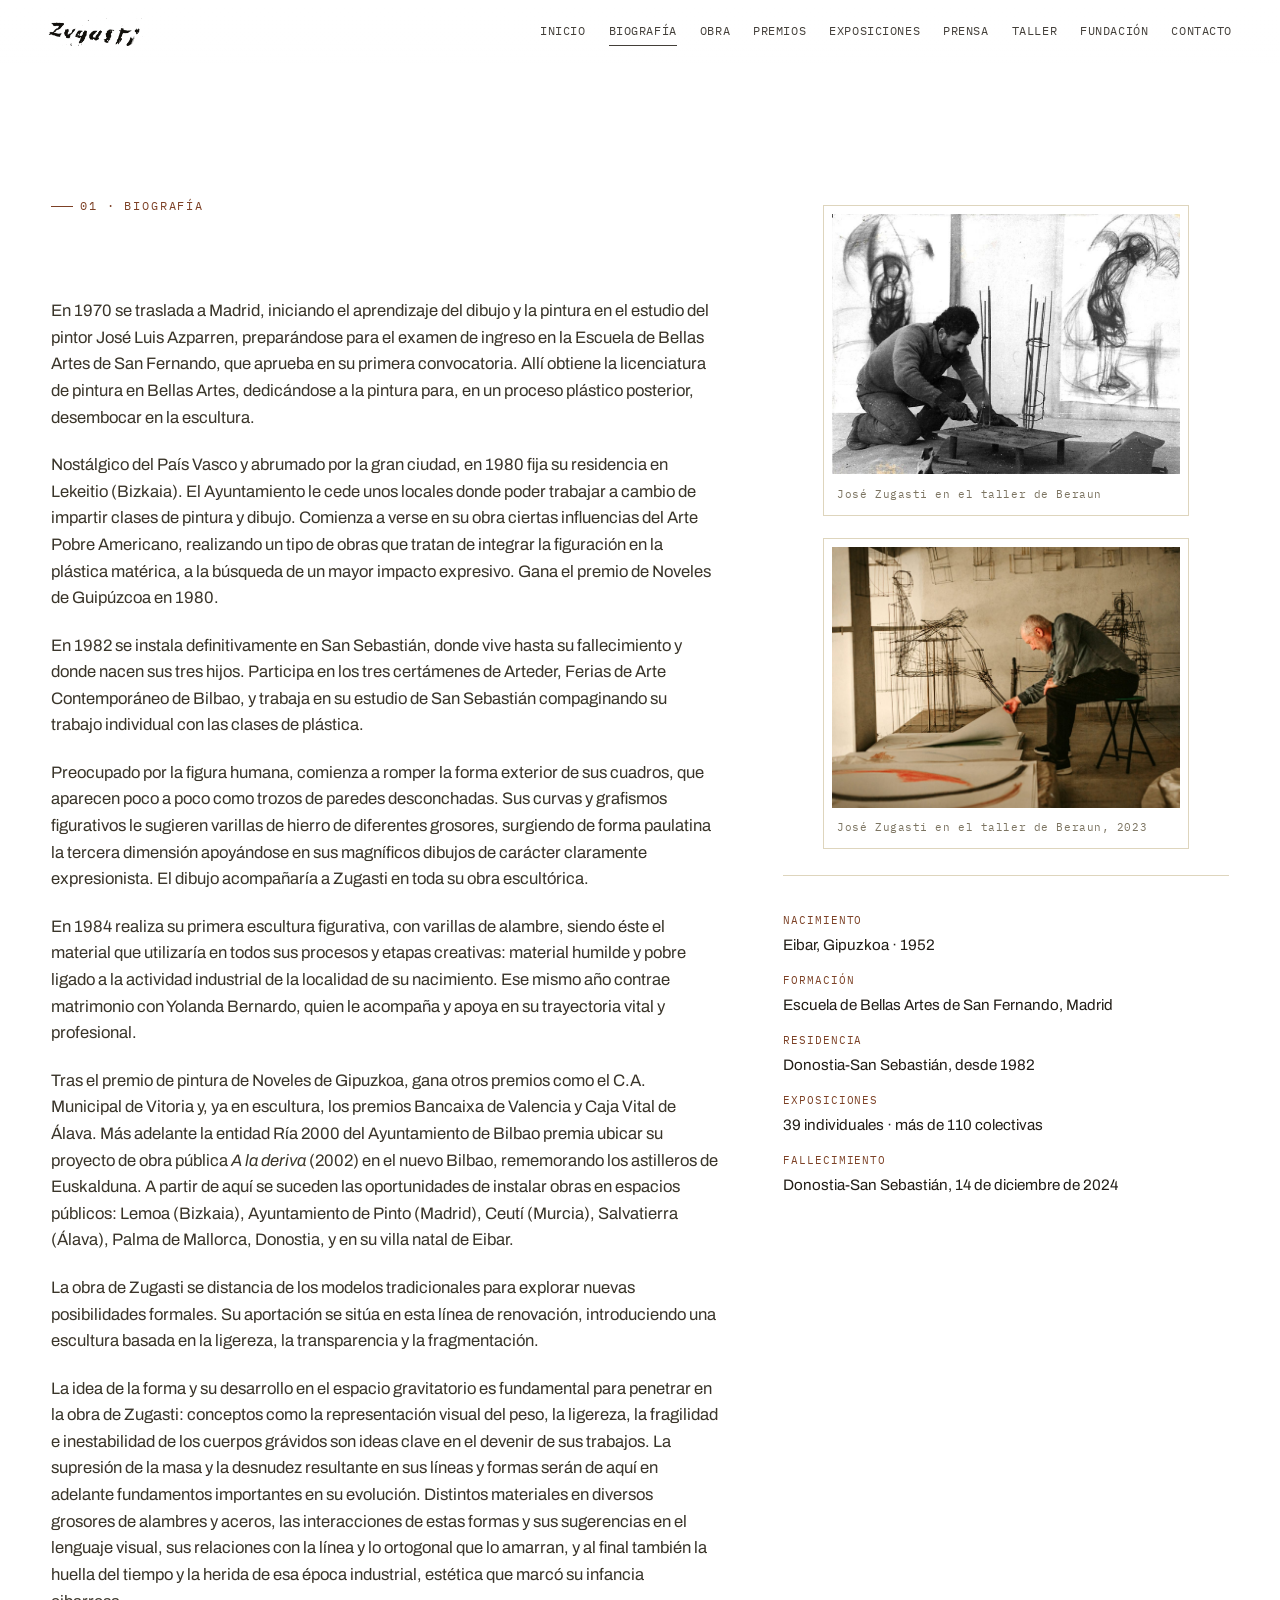
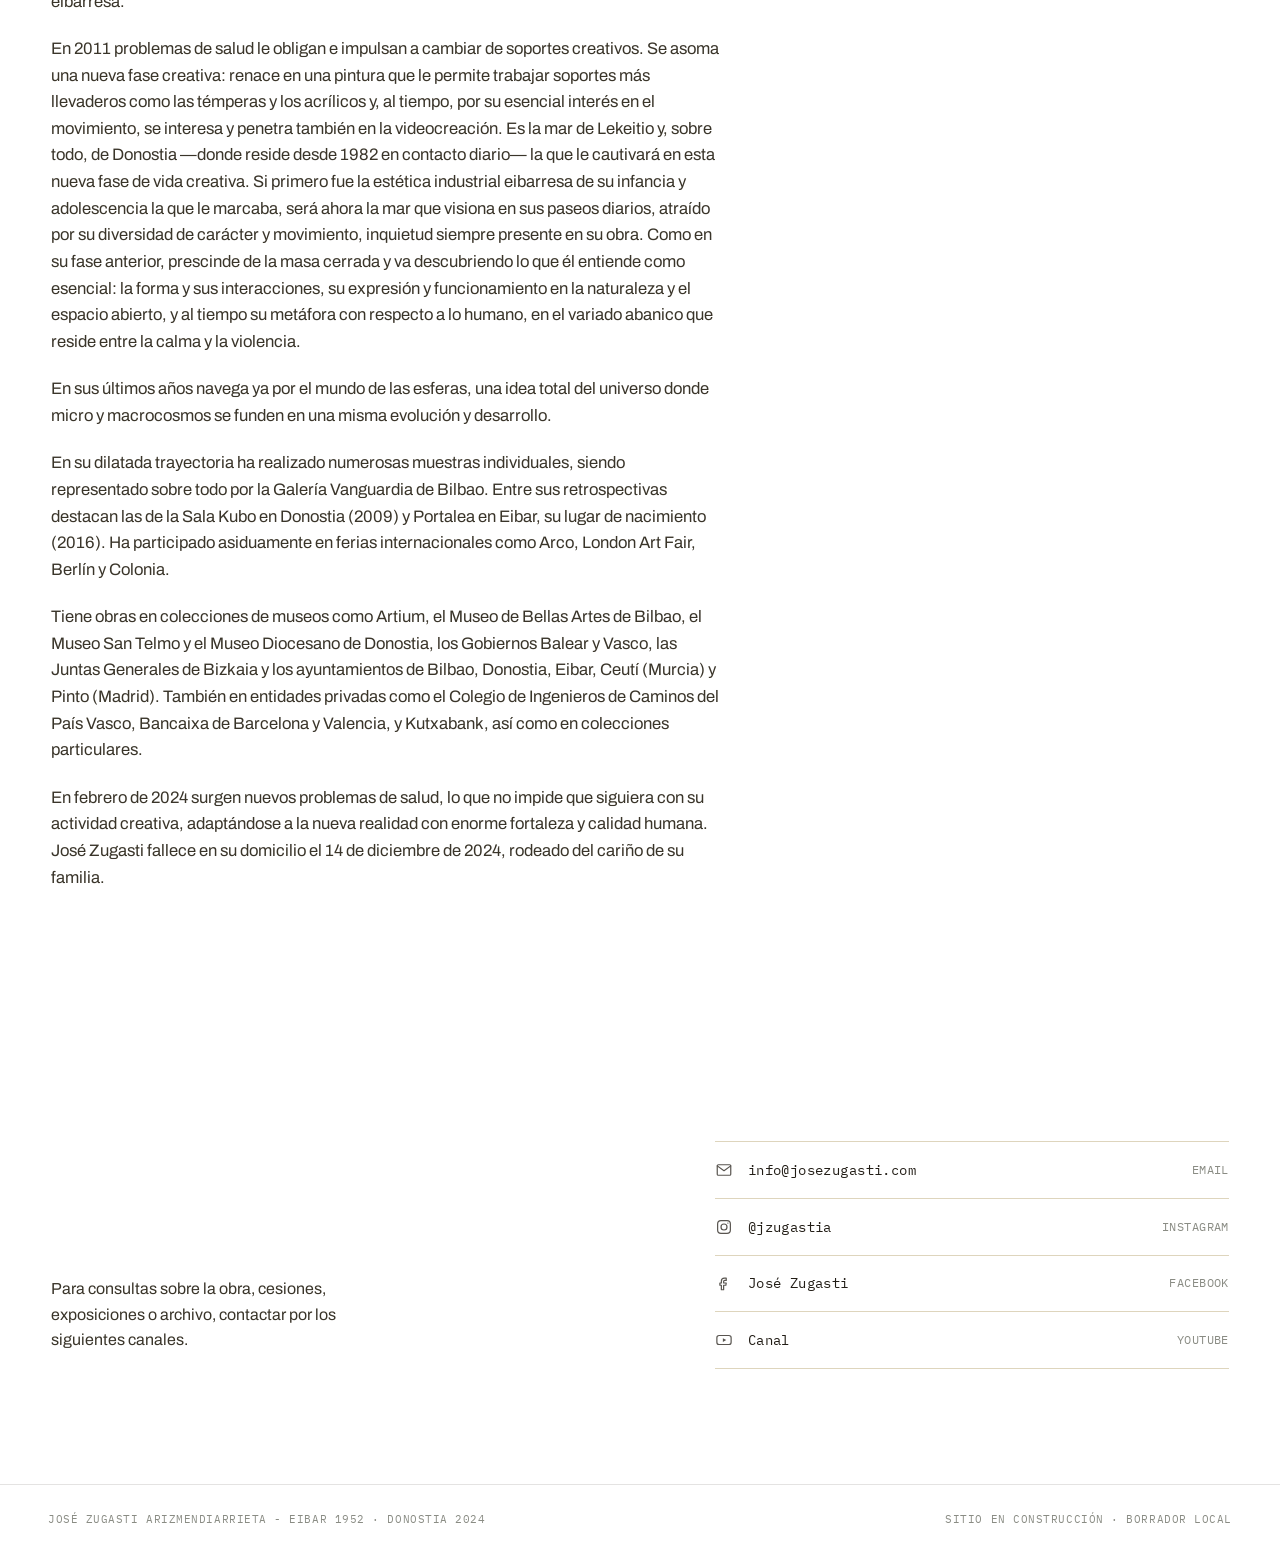
==== commit 664adf42: "Actualiza biografia con texto detallado y elimina seccion Sucesion" ====
--- a/biografia.html
+++ b/biografia.html
@@ -24,7 +24,6 @@
     <a href="prensa.html">Prensa</a>
     <a href="taller.html">Taller</a>
     <a href="fundacion.html">Fundación</a>
-    <a href="sucesion.html">Sucesión</a>
     <a href="#contacto">Contacto</a>
   </nav>
   <button class="nav-toggle" id="navToggle" aria-label="Abrir menú">MENU</button>
@@ -38,25 +37,31 @@
           <div class="eyebrow">01 · Biografía</div>
         </div>
 
-        <p>A finales de los años 70 se trasladó a Madrid para formarse en la Escuela Superior de Bellas Artes de San Fernando donde se licencia en Bellas Artes. Aquellos primeros años los dedicó a la pintura y al dibujo: escenas urbanas de la capital, retratos familiares como <em>Amama lotan</em> (1973) y paisajes costeros de los acantilados de Lekeitio le acompañarían como motivo recurrente.</p>
+        <p>En 1970 se traslada a Madrid, iniciando el aprendizaje del dibujo y la pintura en el estudio del pintor José Luis Azparren, preparándose para el examen de ingreso en la Escuela de Bellas Artes de San Fernando, que aprueba en su primera convocatoria. Allí obtiene la licenciatura de pintura en Bellas Artes, dedicándose a la pintura para, en un proceso plástico posterior, desembocar en la escultura.</p>
 
-        <p>En 1980 regresó al País Vasco y se instaló en Donostia-San Sebastián, ciudad donde desarrollaría el resto de su carrera. La década siguiente marcó un giro decisivo: la pintura se volvió matérica, luego relieve, y finalmente se despegó del muro. A partir de 1984 se adentra en la escultura, no abandonando la maestría del dominio del dibujo como atestiguan el gran número de bocetos y dibujos que acompañarán casi siempre a sus piezas.</p>
+        <p>Nostálgico del País Vasco y abrumado por la gran ciudad, en 1980 fija su residencia en Lekeitio (Bizkaia). El Ayuntamiento le cede unos locales donde poder trabajar a cambio de impartir clases de pintura y dibujo. Comienza a verse en su obra ciertas influencias del Arte Pobre Americano, realizando un tipo de obras que tratan de integrar la figuración en la plástica matérica, a la búsqueda de un mayor impacto expresivo. Gana el premio de Noveles de Guipúzcoa en 1980.</p>
 
-        <p>Zugasti opta por el alambre como material en su etapa escultórica, mostrando una gran destreza y expresividad a sus piezas figurativas. Figura reclinada, Figura sentada en la escalera u Hombre caminando apoyado en la pared, figura humana captada en movimiento, con gestos de sufrimiento, abatimiento físico, e incluso a veces dolor. Destaca también la escultura denominada «El Ciclista», metáfora humana de esfuerzo, inspirada en la épica gesta que el ciclista Peio Ruiz Cabestany protagonizó tras coronar primero la cima del Tourmalet, esperar y sacrificarse posteriormente en una labor de equipo, hasta finalmente reventar y bajarse de la bici; representa la sensación de inestabilidad y fragilidad del ciclista.</p>
+        <p>En 1982 se instala definitivamente en San Sebastián, donde vive hasta su fallecimiento y donde nacen sus tres hijos. Participa en los tres certámenes de Arteder, Ferias de Arte Contemporáneo de Bilbao, y trabaja en su estudio de San Sebastián compaginando su trabajo individual con las clases de plástica.</p>
 
-        <p>En la década de los 90 Zugasti inicia un proceso creativo que rompe definitivamente con la etapa anterior. Se rompe la narración y busca un repertorio de formas, seriadas y como tal repetitivas, alejadas en gran medida de la figuración, en busca de lo puramente formal y material creando un nuevo lenguaje, sutil e ingrávi­do: <em>Estructuras y transparencias</em> (1992-1993).</p>
+        <p>Preocupado por la figura humana, comienza a romper la forma exterior de sus cuadros, que aparecen poco a poco como trozos de paredes desconchadas. Sus curvas y grafismos figurativos le sugieren varillas de hierro de diferentes grosores, surgiendo de forma paulatina la tercera dimensión apoyándose en sus magníficos dibujos de carácter claramente expresionista. El dibujo acompañaría a Zugasti en toda su obra escultórica.</p>
 
-        <p>Zugasti continúa con su proceso artístico investigando, experimentando con las varillas, con el alambre. Ahora el artista incorpora otros ingredientes en sus piezas: masilla de carrocero y aparca el blanco para decantarse principalmente por el negro. La larga serie que bajo el nombre de <em>Ni pies, ni cabeza</em> desarrolla a partir de 1999 sienta las bases para lo que en breve Zugasti desarrollará en otra escala para adaptarse a otro reto: el de la escultura pública.</p>
+        <p>En 1984 realiza su primera escultura figurativa, con varillas de alambre, siendo éste el material que utilizaría en todos sus procesos y etapas creativas: material humilde y pobre ligado a la actividad industrial de la localidad de su nacimiento. Ese mismo año contrae matrimonio con Yolanda Bernardo, quien le acompaña y apoya en su trayectoria vital y profesional.</p>
 
-        <p><em>Desarrollo de la Forma</em> (2005) supone otro cambio. Las varillas pintadas en un negro intenso adquieren en esta pieza un fuerte valor industrial. La serie <em>Buscando cielos (Zeruen bila)</em> de 2006, una combinación a base de equilibrios, en la que predominan la ligereza y la delicadeza se despliega, repta o trepa por la pared. <em>Jardín virtual</em> y <em>Romances de la forma</em> son dos instalaciones realizadas a partir de obras de 2002-2004 y de 2007 respectivamente cuyo objetivo es crear conjuntos orgánicos, representación de jardines y bosques virtuales.</p>
+        <p>Tras el premio de pintura de Noveles de Gipuzkoa, gana otros premios como el C.A. Municipal de Vitoria y, ya en escultura, los premios Bancaixa de Valencia y Caja Vital de Álava. Más adelante la entidad Ría 2000 del Ayuntamiento de Bilbao premia ubicar su proyecto de obra pública <em>A la deriva</em> (2002) en el nuevo Bilbao, rememorando los astilleros de Euskalduna. A partir de aquí se suceden las oportunidades de instalar obras en espacios públicos: Lemoa (Bizkaia), Ayuntamiento de Pinto (Madrid), Ceutí (Murcia), Salvatierra (Álava), Palma de Mallorca, Donostia, y en su villa natal de Eibar.</p>
 
-        <p>A partir de la década del 2000, Zugasti comienza, al hilo de sus experimentos con las varillas y los aros, a desarrollar proyectos y obras para espacios públicos, la mayoría trabajados en los talleres de Alpha Arte (Eibar). La escultura se instala en el espacio urbano en el que intervienen arquitecturas de renombre.</p>
+        <p>La obra de Zugasti se distancia de los modelos tradicionales para explorar nuevas posibilidades formales. Su aportación se sitúa en esta línea de renovación, introduciendo una escultura basada en la ligereza, la transparencia y la fragmentación.</p>
 
-        <p>En el año 2011, forzado por motivos de salud, Zugasti deja temporalmente la escultura para encontrarse de nuevo con la pintura y reinventarse con la videocreación donde plasmará el movimiento de las olas, el sonido del viento y el baile junto con sus propias obras, que se convierten también en pinturas animadas.</p>
+        <p>La idea de la forma y su desarrollo en el espacio gravitatorio es fundamental para penetrar en la obra de Zugasti: conceptos como la representación visual del peso, la ligereza, la fragilidad e inestabilidad de los cuerpos grávidos son ideas clave en el devenir de sus trabajos. La supresión de la masa y la desnudez resultante en sus líneas y formas serán de aquí en adelante fundamentos importantes en su evolución. Distintos materiales en diversos grosores de alambres y aceros, las interacciones de estas formas y sus sugerencias en el lenguaje visual, sus relaciones con la línea y lo ortogonal que lo amarran, y al final también la huella del tiempo y la herida de esa época industrial, estética que marcó su infancia eibarresa.</p>
 
-        <p>Las pinturas acrílicas <em>Itsasdantza</em> (2016, 2018, 2020, 2022) parten de su visión cotidiana del mar. Desde 1980, Zugasti reside en San Sebastián y desde entonces la influencia y la presencia del mar, las olas, del círculo, de la espiral han sido unas constantes, presentes en sus obras creativas, como antes lo fueron las huellas metalúrgicas e industriales de Eibar. <em>En palabras del artista trataba de desnudar la masa y quedarme con la esencia de la forma, porque en ella reside el carácter de las cosas y del movimiento. El movimiento del mar depende del viento, y cada día, cada momento, es diferente, si está en calma o si está desatado, en guerra.</em></p>
+        <p>En 2011 problemas de salud le obligan e impulsan a cambiar de soportes creativos. Se asoma una nueva fase creativa: renace en una pintura que le permite trabajar soportes más llevaderos como las témperas y los acrílicos y, al tiempo, por su esencial interés en el movimiento, se interesa y penetra también en la videocreación. Es la mar de Lekeitio y, sobre todo, de Donostia —donde reside desde 1982 en contacto diario— la que le cautivará en esta nueva fase de vida creativa. Si primero fue la estética industrial eibarresa de su infancia y adolescencia la que le marcaba, será ahora la mar que visiona en sus paseos diarios, atraído por su diversidad de carácter y movimiento, inquietud siempre presente en su obra. Como en su fase anterior, prescinde de la masa cerrada y va descubriendo lo que él entiende como esencial: la forma y sus interacciones, su expresión y funcionamiento en la naturaleza y el espacio abierto, y al tiempo su metáfora con respecto a lo humano, en el variado abanico que reside entre la calma y la violencia.</p>
 
-        <p>Tiene obras artísticas en colecciones públicas: Gobierno de Baleares, Gobierno Vasco, Juntas Generales de Bizkaia, Museo Artium, Museo de Bellas Artes de Bilbao, Museo Diocesano de San Sebastián, Museo de San Telmo de San Sebastián, Universidad Pública de Navarra, La Caixa (Barcelona, Valencia) y Kutxabank.</p>
+        <p>En sus últimos años navega ya por el mundo de las esferas, una idea total del universo donde micro y macrocosmos se funden en una misma evolución y desarrollo.</p>
+
+        <p>En su dilatada trayectoria ha realizado numerosas muestras individuales, siendo representado sobre todo por la Galería Vanguardia de Bilbao. Entre sus retrospectivas destacan las de la Sala Kubo en Donostia (2009) y Portalea en Eibar, su lugar de nacimiento (2016). Ha participado asiduamente en ferias internacionales como Arco, London Art Fair, Berlín y Colonia.</p>
+
+        <p>Tiene obras en colecciones de museos como Artium, el Museo de Bellas Artes de Bilbao, el Museo San Telmo y el Museo Diocesano de Donostia, los Gobiernos Balear y Vasco, las Juntas Generales de Bizkaia y los ayuntamientos de Bilbao, Donostia, Eibar, Ceutí (Murcia) y Pinto (Madrid). También en entidades privadas como el Colegio de Ingenieros de Caminos del País Vasco, Bancaixa de Barcelona y Valencia, y Kutxabank, así como en colecciones particulares.</p>
+
+        <p>En febrero de 2024 surgen nuevos problemas de salud, lo que no impide que siguiera con su actividad creativa, adaptándose a la nueva realidad con enorme fortaleza y calidad humana. José Zugasti fallece en su domicilio el 14 de diciembre de 2024, rodeado del cariño de su familia.</p>
       </div>
 
       <aside class="bio-side">
@@ -72,9 +77,9 @@
           <dt>Nacimiento</dt>
           <dd>Eibar, Gipuzkoa · 1952</dd>
           <dt>Formación</dt>
-          <dd>Escuela Superior de Bellas Artes de San Fernando, Madrid</dd>
+          <dd>Escuela de Bellas Artes de San Fernando, Madrid</dd>
           <dt>Residencia</dt>
-          <dd>Donostia-San Sebastián, desde 1980</dd>
+          <dd>Donostia-San Sebastián, desde 1982</dd>
           <dt>Exposiciones</dt>
           <dd>39 individuales · más de 110 colectivas</dd>
           <dt>Fallecimiento</dt>
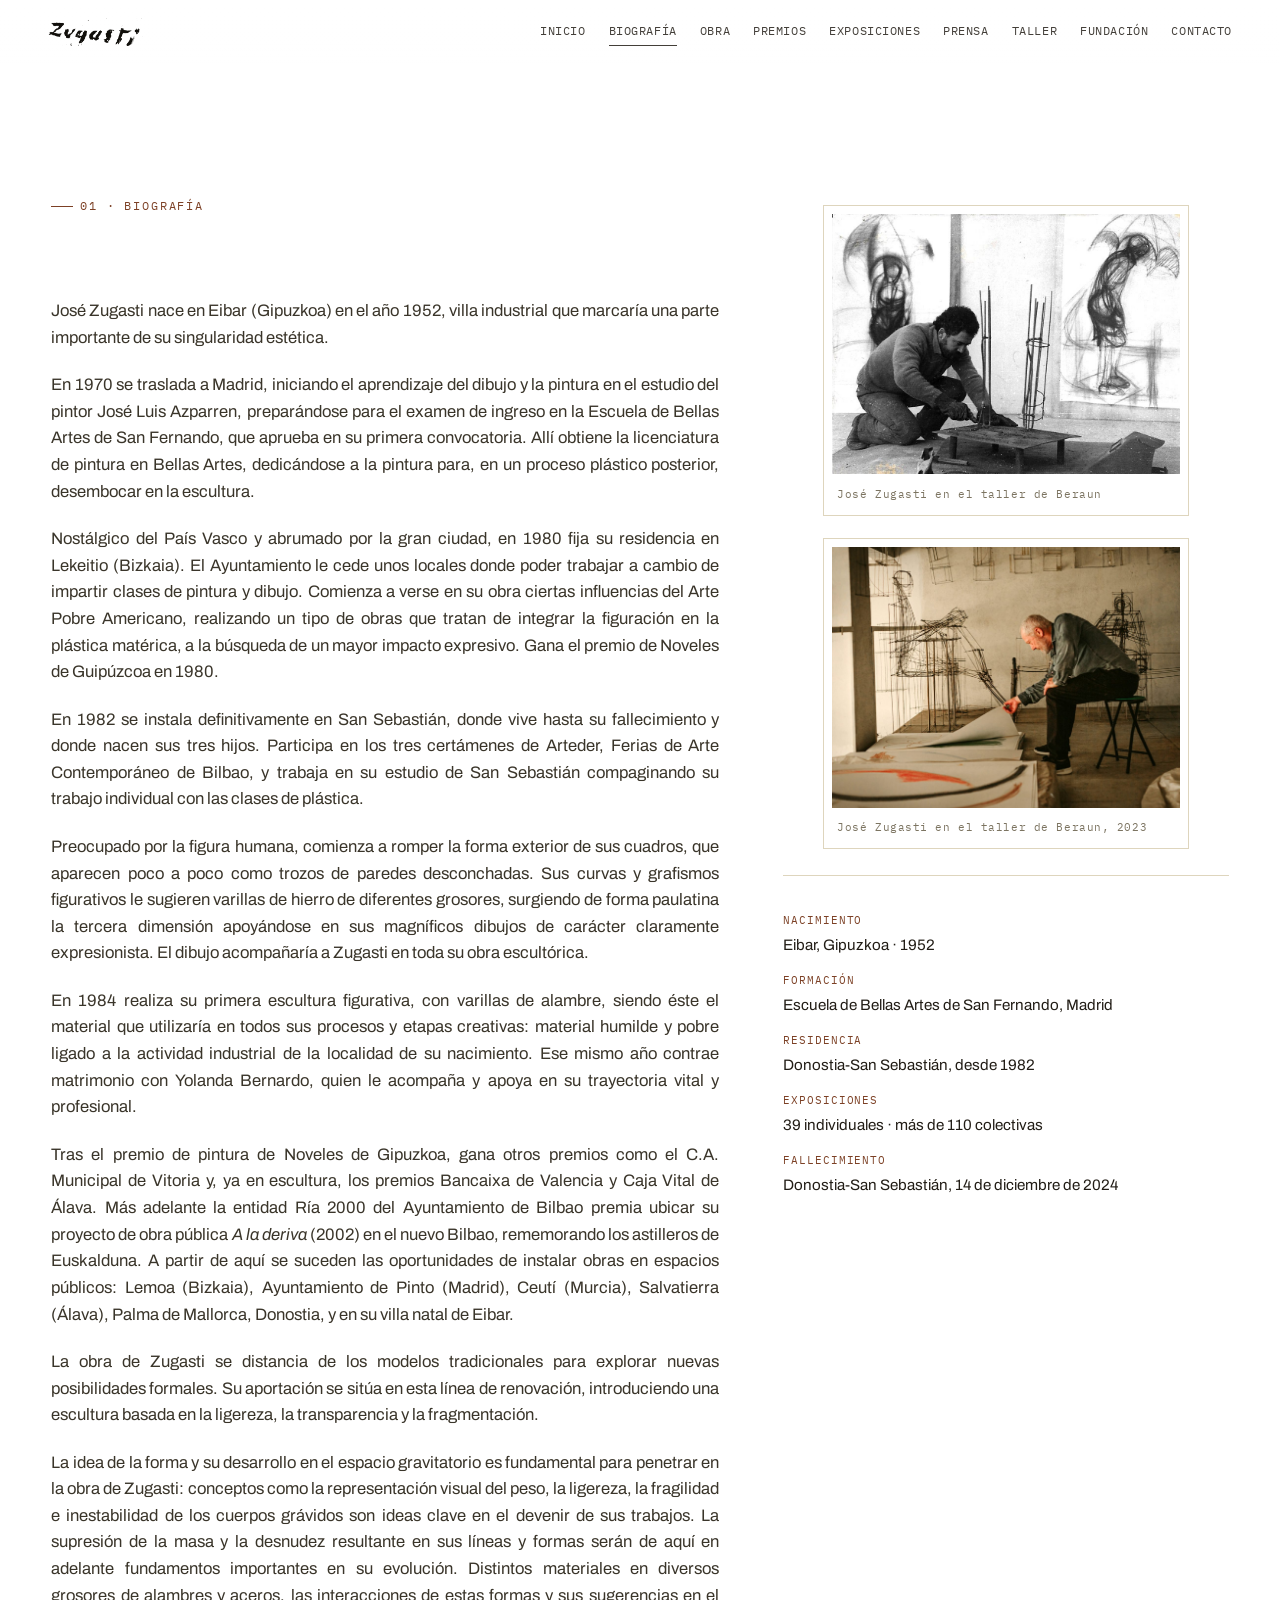
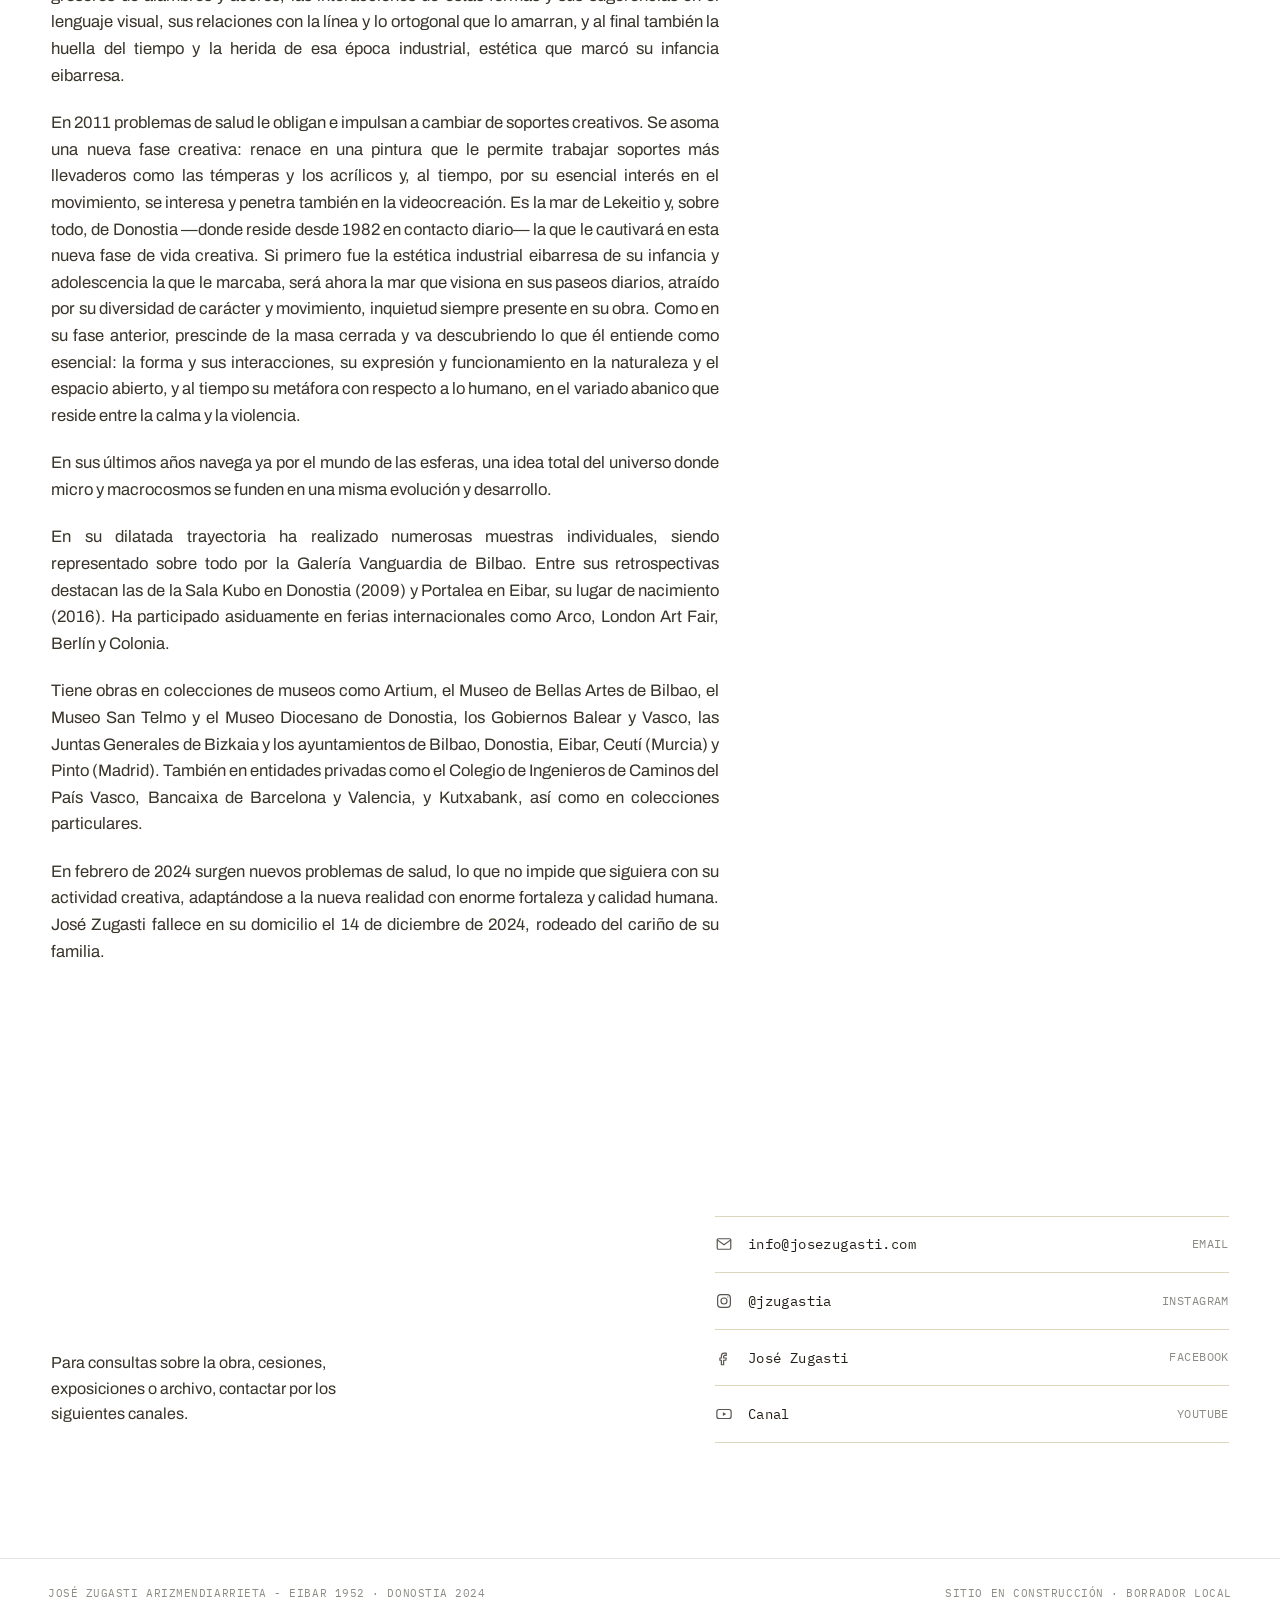
==== commit dd776ab3: "Sustituye foto del taller (1987) y anade inicio de biografia (nacimiento en Eibar)" ====
--- a/biografia.html
+++ b/biografia.html
@@ -36,6 +36,8 @@
         <div class="section-head">
           <div class="eyebrow">01 · Biografía</div>
         </div>
+
+        <p>José Zugasti nace en Eibar (Gipuzkoa) en el año 1952, villa industrial que marcaría una parte importante de su singularidad estética.</p>
 
         <p>En 1970 se traslada a Madrid, iniciando el aprendizaje del dibujo y la pintura en el estudio del pintor José Luis Azparren, preparándose para el examen de ingreso en la Escuela de Bellas Artes de San Fernando, que aprueba en su primera convocatoria. Allí obtiene la licenciatura de pintura en Bellas Artes, dedicándose a la pintura para, en un proceso plástico posterior, desembocar en la escultura.</p>
 
--- a/assets/site.css
+++ b/assets/site.css
@@ -154,7 +154,7 @@
 /* ============ 1 · BIO ============ */
 .bio{ background: #fff; }
 .bio .grid{ display:grid; grid-template-columns: 1.5fr 1fr; gap: clamp(2rem,5vw,4.5rem); align-items:start; }
-.bio p{ margin: 0 0 1.3rem; font-size:1.04rem; color: #3a352a; }
+.bio p{ margin: 0 0 1.3rem; font-size:1.04rem; color: #3a352a; text-align: justify; text-justify: inter-word; hyphens: auto; }
 .bio p.lead{
   font-family: var(--display); font-style: italic; font-weight:400;
   font-size: clamp(1.35rem,2.4vw,1.7rem); color: var(--ink); line-height:1.45;
